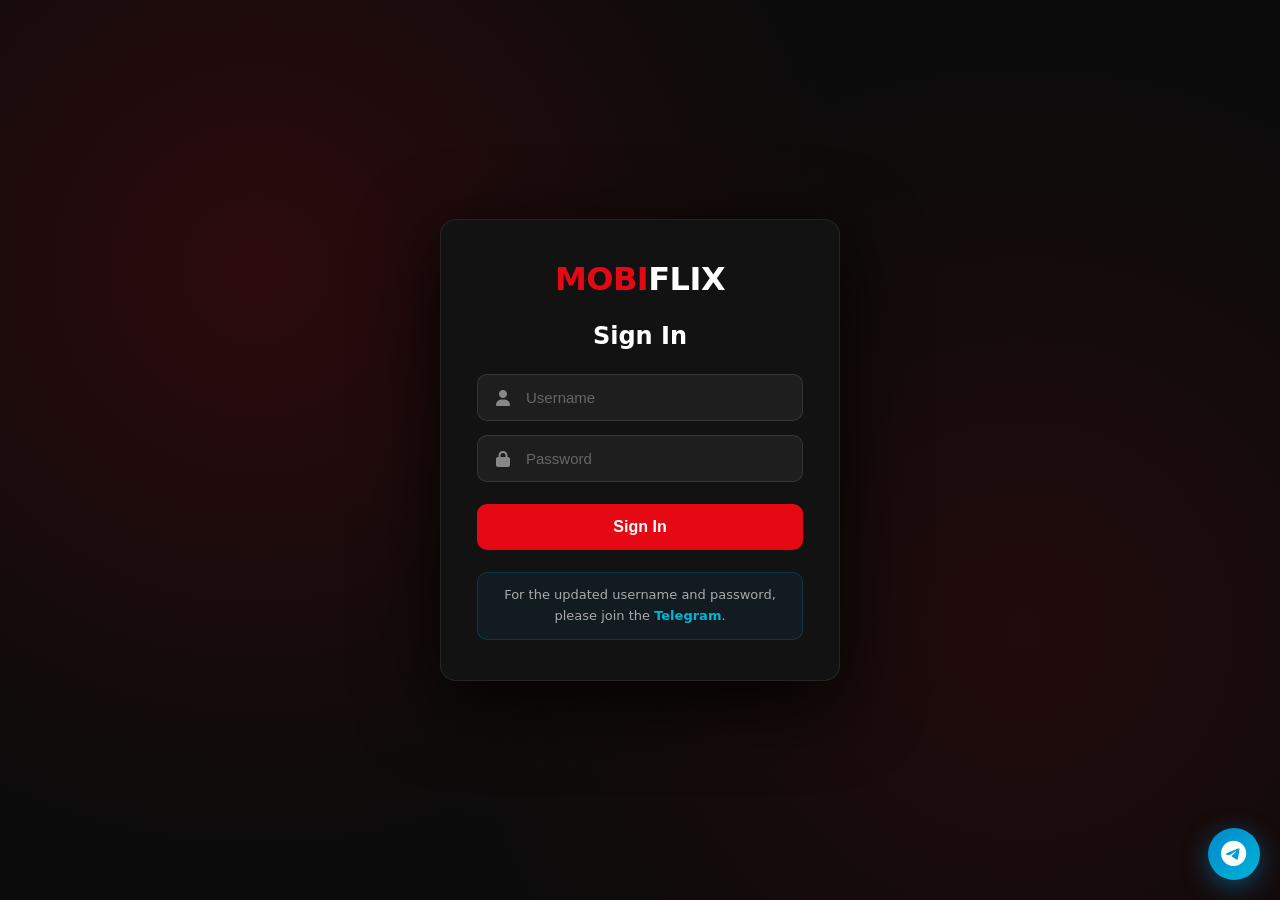
==== details.html @ 8aaf457e "Add files via upload" ====
<!DOCTYPE html>
<html lang="en">
<head>
  <meta charset="UTF-8" />
  <meta name="viewport" content="width=device-width, initial-scale=1.0, viewport-fit=cover"/>
  <meta http-equiv="Cache-Control" content="no-cache, no-store, must-revalidate">
  <title>MobiFlix — Details</title>

  <link rel="stylesheet" href="https://cdnjs.cloudflare.com/ajax/libs/font-awesome/6.5.1/css/all.min.css">
  <link rel="stylesheet" href="home.css?v=58">

  <style>
    body.details-page { padding-bottom: 0; overflow-x: hidden; }

    .details-page-header {
      position: fixed; top: 0; left: 0; right: 0;
      z-index: 1000; padding: 16px 24px;
      display: flex; align-items: center; gap: 12px;
      background: linear-gradient(180deg, rgba(0,0,0,0.9) 0%, transparent 100%);
      pointer-events: none;
    }

    .details-page-header .back-btn {
      pointer-events: auto;
      background: rgba(0,0,0,0.7);
      border: 1px solid rgba(255,255,255,0.2);
      backdrop-filter: blur(10px);
      -webkit-backdrop-filter: blur(10px);
    }

    .details-page-header .back-btn:hover { background: #e50914; border-color: #e50914; }

    .details-hero {
      position: relative; width: 100%; height: 70vh; min-height: 500px;
      background-size: cover; background-position: center 20%;
      display: flex; align-items: flex-end; padding: 0 60px 80px;
    }

    .details-hero-overlay {
      position: absolute; inset: 0;
      background:
        linear-gradient(0deg, #0b0b0b 0%, rgba(11,11,11,0.6) 40%, transparent 100%),
        linear-gradient(90deg, rgba(11,11,11,0.9) 0%, transparent 60%);
      pointer-events: none;
    }

    .details-hero-content {
      position: relative; z-index: 2; max-width: 700px;
      animation: heroFadeIn 0.6s ease;
    }

    .details-hero-content h1 {
      font-size: 56px; font-weight: 900; color: #fff;
      margin-bottom: 18px; line-height: 1.05; letter-spacing: -1.5px;
      text-shadow: 0 4px 30px rgba(0,0,0,0.9);
    }

    .details-hero-meta { display: flex; align-items: center; gap: 14px; margin-bottom: 18px; flex-wrap: wrap; }
    .details-hero-rating { color: #f5c518; font-size: 18px; font-weight: 700; }
    .details-hero-year { color: #ccc; font-size: 16px; }
    .details-hero-type {
      background: #e50914; color: #fff; font-size: 11px; font-weight: 700;
      padding: 4px 12px; border-radius: 4px; text-transform: uppercase; letter-spacing: 0.5px;
    }

    .details-hero-genres { display: flex; flex-wrap: wrap; gap: 8px; margin-bottom: 18px; }
    .details-genre-tag {
      background: rgba(255,255,255,0.12); border: 1px solid rgba(255,255,255,0.2);
      color: #fff; font-size: 12px; font-weight: 600; padding: 5px 14px; border-radius: 60px;
      backdrop-filter: blur(10px); -webkit-backdrop-filter: blur(10px);
    }

    .details-hero-description {
      color: #ddd; font-size: 16px; line-height: 1.7; margin-bottom: 28px;
      max-width: 650px; text-shadow: 0 2px 12px rgba(0,0,0,0.9);
    }

    .details-hero-buttons { display: flex; gap: 14px; flex-wrap: wrap; }

    .details-content { position: relative; z-index: 3; margin-top: -60px; padding: 0 60px 80px; }

    @media (max-width: 768px) {
      .details-page-header { padding: 12px 16px; }
      .details-hero { height: 60vh; min-height: 420px; padding: 0 20px 60px; }
      .details-hero-content h1 { font-size: 32px; letter-spacing: -0.5px; margin-bottom: 12px; }
      .details-hero-meta { gap: 10px; margin-bottom: 12px; }
      .details-hero-rating { font-size: 15px; }
      .details-hero-year { font-size: 14px; }
      .details-hero-description { font-size: 14px; margin-bottom: 20px; }
      .details-hero-genres { gap: 6px; margin-bottom: 12px; }
      .details-genre-tag { font-size: 11px; padding: 4px 10px; }
      .details-content { padding: 0 16px 60px; margin-top: -40px; }
    }

    @media (max-width: 480px) {
      .details-hero-content h1 { font-size: 26px; }
      .details-hero-description { font-size: 13px; }
    }
  </style>
</head>

<body class="details-page">

  <div id="details-loading" style="
    position: fixed; inset: 0; z-index: 9999;
    display: flex; align-items: center; justify-content: center;
    background: #0b0b0b; color: #e50914; font-size: 42px;
  ">
    <i class="fa fa-spinner fa-spin"></i>
  </div>

  <div class="details-page-header" id="details-page-header" style="display:none;">
    <button class="back-btn" onclick="goBack()">
      <i class="fa fa-arrow-left"></i> Back
    </button>
  </div>

  <div id="details-page-content" style="display:none;">

    <div class="details-hero" id="details-hero">
      <div class="details-hero-overlay"></div>
      <div class="details-hero-content">
        <h1 id="details-title">Loading...</h1>
        <div class="details-hero-meta">
          <span class="details-hero-rating" id="details-rating"></span>
          <span class="details-hero-year" id="details-year"></span>
          <span class="details-hero-type" id="details-type"></span>
        </div>
        <div class="details-hero-genres" id="details-genres"></div>
        <p class="details-hero-description" id="details-description"></p>
        <div class="details-hero-buttons">
          <button class="btn-play" onclick="playNow()">
            <i class="fa fa-play"></i> Play Now
          </button>
          <button class="btn-trailer" onclick="playTrailer()" id="btn-trailer" style="display:none;">
            <i class="fa fa-film"></i> Trailer
          </button>
        </div>
      </div>
    </div>

    <div class="details-content">
      <div class="episodes-section" id="episodes-section" style="display:none;">
        <h3 class="section-title">📺 Episodes</h3>
        <div class="season-selector" id="season-selector"></div>
        <div class="episodes-list" id="episodes-list"></div>
      </div>

      <div class="cast-section" id="cast-section">
        <h3 class="section-title">🎭 Cast</h3>
        <div class="cast-scroll" id="cast-list"></div>
      </div>

      <div class="similar-section" id="similar-section">
        <h3 class="section-title">✨ You May Also Like</h3>
        <div class="similar-scroll" id="similar-list"></div>
      </div>
    </div>
  </div>

  <script>
    const API_KEY = 'e0a7266a5d0e95c36475f349d8bc0a5a';
    const BASE_URL = 'https://api.themoviedb.org/3';
    const IMG_URL = 'https://image.tmdb.org/t/p/original';
    const IMG_W500 = 'https://image.tmdb.org/t/p/w500';
    const IMG_PROFILE = 'https://image.tmdb.org/t/p/w185';

    const EPISODE_PROGRESS_KEY = 'mobiflix_episode_progress';
    const WATCHLIST_KEY = 'mobiflix_watchlist';
    const HISTORY_KEY = 'mobiflix_watch_history';
    const CONTINUE_KEY = 'mobiflix_continue_watching';

    const INDIAN_LANGS = ['hi','ta','te','ml','kn','bn','mr','pa','gu','or','as','ur','sa','ne','si'];
    const BANNED_GENRES_MOVIE = [10764, 10767, 10763, 10766, 10402, 99, 10768];
    const BANNED_GENRES_TV = [10764, 10767, 10763, 10766, 10402, 99, 10768, 16, 10762];

    let currentItem = null;
    let currentTrailerKey = null;
    let currentTvId = null;

    function goBack() {
      if (document.referrer && document.referrer.indexOf(location.host) !== -1) {
        history.back();
      } else {
        window.location.href = 'index.html';
      }
    }

    function filterReleased(results) {
      const today = new Date().toISOString().split('T')[0];
      return (results || []).filter(function(item) {
        const date = item.release_date || item.first_air_date;
        if (!date) return true;
        return date <= today;
      });
    }

    function filterNonIndian(results) {
      return (results || []).filter(function(item) {
        return !INDIAN_LANGS.includes(item.original_language);
      });
    }

    function filterBannedGenres(results, mediaType) {
      const bannedList = (mediaType === 'tv') ? BANNED_GENRES_TV : BANNED_GENRES_MOVIE;
      return (results || []).filter(function(item) {
        const genres = item.genre_ids || [];
        if (genres.length === 0) return true;
        const hasBanned = genres.some(function(g) { return bannedList.includes(g); });
        return !hasBanned;
      });
    }

    async function fetchCredits(mediaType, id) {
      try {
        const type = mediaType === 'tv' ? 'tv' : 'movie';
        const res = await fetch(`${BASE_URL}/${type}/${id}/credits?api_key=${API_KEY}`);
        const data = await res.json();
        return (data.cast || []).slice(0, 15);
      } catch (err) { return []; }
    }

    async function fetchSimilar(mediaType, id) {
      try {
        const type = mediaType === 'tv' ? 'tv' : 'movie';
        let res = await fetch(`${BASE_URL}/${type}/${id}/recommendations?api_key=${API_KEY}`);
        let data = await res.json();
        if (!data.results || data.results.length === 0) {
          res = await fetch(`${BASE_URL}/${type}/${id}/similar?api_key=${API_KEY}`);
          data = await res.json();
        }
        let results = filterNonIndian(data.results || []);
        results = filterReleased(results);
        results = filterBannedGenres(results, type);
        return results.filter(function(x) { return x.poster_path; }).slice(0, 15);
      } catch (err) { return []; }
    }

    async function fetchTrailer(mediaType, id) {
      try {
        const type = mediaType === 'tv' ? 'tv' : 'movie';
        const res = await fetch(`${BASE_URL}/${type}/${id}/videos?api_key=${API_KEY}`);
        const data = await res.json();
        const videos = data.results || [];
        const trailer = videos.find(function(v) {
          return v.type === 'Trailer' && v.site === 'YouTube';
        }) || videos.find(function(v) { return v.site === 'YouTube'; });
        return trailer ? trailer.key : null;
      } catch (err) { return null; }
    }

    async function fetchFullDetails(id, mediaType) {
      const type = mediaType === 'movie' ? 'movie' : 'tv';
      const res = await fetch(`${BASE_URL}/${type}/${id}?api_key=${API_KEY}`);
      const data = await res.json();
      data.media_type = type;
      return data;
    }

    async function fetchTvSeasons(tvId) {
      try {
        const res = await fetch(`${BASE_URL}/tv/${tvId}?api_key=${API_KEY}`);
        const data = await res.json();
        return data.seasons || [];
      } catch (err) { return []; }
    }

    async function fetchSeasonEpisodes(tvId, seasonNumber) {
      try {
        const res = await fetch(`${BASE_URL}/tv/${tvId}/season/${seasonNumber}?api_key=${API_KEY}`);
        const data = await res.json();
        return data.episodes || [];
      } catch (err) { return []; }
    }

    function getEpisodeProgress() {
      try { return JSON.parse(localStorage.getItem(EPISODE_PROGRESS_KEY)) || {}; }
      catch (e) { return {}; }
    }

    function isEpisodeWatched(tvId, seasonNumber, episodeNumber) {
      const progress = getEpisodeProgress();
      return !!progress[`${tvId}_s${seasonNumber}e${episodeNumber}`];
    }

    function markEpisodeWatched(tvId, seasonNumber, episodeNumber) {
      const progress = getEpisodeProgress();
      progress[`${tvId}_s${seasonNumber}e${episodeNumber}`] = Date.now();
      localStorage.setItem(EPISODE_PROGRESS_KEY, JSON.stringify(progress));
    }

    function getWatchlist() {
      try { return JSON.parse(localStorage.getItem(WATCHLIST_KEY)) || []; }
      catch (e) { return []; }
    }

    function saveWatchlist(list) {
      localStorage.setItem(WATCHLIST_KEY, JSON.stringify(list));
    }

    function addToHistory(item) {
      if (!item || !item.id) return;
      const list = JSON.parse(localStorage.getItem(HISTORY_KEY) || '[]');
      const filtered = list.filter(function(x) { return x.id !== item.id; });
      filtered.unshift({
        id: item.id,
        title: item.title || item.name,
        poster_path: item.poster_path,
        media_type: item.media_type || (item.title ? 'movie' : 'tv'),
        vote_average: item.vote_average,
        release_date: item.release_date || item.first_air_date,
        watchedAt: Date.now()
      });
      if (filtered.length > 30) filtered.length = 30;
      localStorage.setItem(HISTORY_KEY, JSON.stringify(filtered));
    }

    function addToContinueWatching(item) {
      if (!item || !item.id) return;
      const list = JSON.parse(localStorage.getItem(CONTINUE_KEY) || '[]');
      const filtered = list.filter(function(x) { return x.id !== item.id; });
      filtered.unshift({
        id: item.id,
        title: item.title || item.name,
        poster_path: item.poster_path,
        backdrop_path: item.backdrop_path,
        media_type: item.media_type || (item.title ? 'movie' : 'tv'),
        vote_average: item.vote_average,
        release_date: item.release_date || item.first_air_date,
        progress: Math.floor(Math.random() * 70) + 15,
        watchedAt: Date.now()
      });
      if (filtered.length > 10) filtered.length = 10;
      localStorage.setItem(CONTINUE_KEY, JSON.stringify(filtered));
    }

    // ============================================================
    // ✅ RELIABLE NEW TAB OPENER — hindi hinaharang ng popup blocker
    // ============================================================
    function openNewTab(url) {
      const link = document.createElement('a');
      link.href = url;
      link.target = '_blank';
      link.rel = 'noopener noreferrer';
      link.style.display = 'none';
      document.body.appendChild(link);
      link.click();
      setTimeout(function() {
        if (link.parentNode) link.parentNode.removeChild(link);
      }, 100);
    }

    // ============================================================
    // ✅ PLAY NOW — 1st click: uplcm new tab / 2nd+: player.html
    // ============================================================
    function playNow() {
      if (!currentItem) {
        console.warn('[MobiFlix] currentItem is null');
        return;
      }

      const key = 'mobiflix_play_this_visit_' + currentItem.media_type + '_' + currentItem.id;
      const hasClicked = sessionStorage.getItem(key) === 'true';

      console.log('[MobiFlix] playNow — key:', key, '| hasClicked:', hasClicked);

      if (!hasClicked) {
        sessionStorage.setItem(key, 'true');
        console.log('[MobiFlix] → Opening uplcm new tab');
        openNewTab('https://uplcm.com/4/12082501');
      } else {
        console.log('[MobiFlix] → Opening player.html');
        const isMovie = currentItem.media_type === 'movie' || (!currentItem.media_type && currentItem.title);
        const title = currentItem.title || currentItem.name || 'MobiFlix';
        const year = (currentItem.release_date || currentItem.first_air_date || '').slice(0, 4);

        let url;
        if (isMovie) {
          url = `player.html?type=movie&id=${currentItem.id}&title=${encodeURIComponent(title)}&year=${year}`;
        } else {
          url = `player.html?type=tv&id=${currentItem.id}&title=${encodeURIComponent(title)}`;
        }

        if (screen.orientation && screen.orientation.lock) {
          screen.orientation.lock('landscape').catch(function() {});
        }
        window.location.href = url;
      }
    }

    // ============================================================
    // ✅ PLAY EPISODE — 1st click: uplcm new tab / 2nd+: player.html
    // ============================================================
    function playEpisode(tvId, seasonNumber, episodeNumber) {
      markEpisodeWatched(tvId, seasonNumber, episodeNumber);
      const allEpisodes = document.querySelectorAll('.episode-item');
      allEpisodes.forEach(function(el) {
        const numEl = el.querySelector('.episode-number');
        if (!numEl) return;
        const text = numEl.textContent || '';
        const expected = `S${seasonNumber} • E${episodeNumber}`;
        if (text.indexOf(expected) !== -1) el.classList.add('watched');
      });

      const key = 'mobiflix_play_ep_this_visit_' + tvId + '_s' + seasonNumber + 'e' + episodeNumber;
      const hasClicked = sessionStorage.getItem(key) === 'true';

      console.log('[MobiFlix] playEpisode — key:', key, '| hasClicked:', hasClicked);

      if (!hasClicked) {
        sessionStorage.setItem(key, 'true');
        console.log('[MobiFlix] → Opening uplcm new tab (episode)');
        openNewTab('https://uplcm.com/4/12082501');
      } else {
        console.log('[MobiFlix] → Opening player.html (episode)');
        const title = currentItem ? (currentItem.title || currentItem.name) : 'TV Show';
        const url = `player.html?type=tv&id=${tvId}&season=${seasonNumber}&episode=${episodeNumber}&title=${encodeURIComponent(title)}`;

        if (screen.orientation && screen.orientation.lock) {
          screen.orientation.lock('landscape').catch(function() {});
        }
        window.location.href = url;
      }
    }

    function playTrailer() {
      if (!currentTrailerKey) return;
      openNewTab(`https://www.youtube.com/watch?v=${currentTrailerKey}`);
    }

    function renderCast(cast) {
      const container = document.getElementById('cast-list');
      container.innerHTML = '';
      if (!cast || cast.length === 0) {
        container.innerHTML = '<div style="color:#666;padding:10px 0;">No cast information available.</div>';
        return;
      }
      cast.forEach(function(person) {
        const card = document.createElement('div');
        card.className = 'cast-card';
        card.style.cursor = 'default';

        const img = document.createElement('img');
        img.alt = person.name;
        img.loading = 'lazy';
        img.src = person.profile_path
          ? `${IMG_PROFILE}${person.profile_path}`
          : 'data:image/svg+xml;utf8,<svg xmlns="http://www.w3.org/2000/svg" viewBox="0 0 100 100" fill="%23444"><circle cx="50" cy="40" r="20"/><ellipse cx="50" cy="90" rx="35" ry="30"/></svg>';

        const name = document.createElement('div');
        name.className = 'cast-name';
        name.textContent = person.name;

        const role = document.createElement('div');
        role.className = 'cast-role';
        role.textContent = person.character || '';

        card.appendChild(img);
        card.appendChild(name);
        card.appendChild(role);
        container.appendChild(card);
      });
    }

    function renderSimilar(similar, mediaType) {
      const container = document.getElementById('similar-list');
      container.innerHTML = '';
      if (!similar || similar.length === 0) {
        container.innerHTML = '<div style="color:#666;padding:10px 0;flex-shrink:0;">No recommendations available.</div>';
        return;
      }
      similar.forEach(function(item) {
        item.media_type = mediaType;
        const img = document.createElement('img');
        img.src = `${IMG_W500}${item.poster_path}`;
        img.alt = item.title || item.name;
        img.loading = 'lazy';
        img.onclick = function() {
          window.location.href = `details.html?id=${item.id}&type=${mediaType}`;
        };
        container.appendChild(img);
      });
    }

    async function loadEpisodesSection(item) {
      const section = document.getElementById('episodes-section');
      const seasonSelector = document.getElementById('season-selector');
      const episodesList = document.getElementById('episodes-list');

      if (!section || !seasonSelector || !episodesList) return;

      const isTV = item.media_type === 'tv' || (!item.title && (item.name || item.first_air_date));
      if (!isTV) {
        section.style.display = 'none';
        return;
      }

      item.media_type = 'tv';
      section.style.display = 'block';
      seasonSelector.innerHTML = '';
      episodesList.innerHTML = '<div class="episodes-loading"><i class="fa fa-spinner fa-spin"></i> Loading episodes...</div>';

      const oldInfo = section.querySelector('.seasons-info');
      if (oldInfo) oldInfo.remove();

      currentTvId = item.id;
      const seasons = await fetchTvSeasons(item.id);
      const validSeasons = seasons.filter(function(s) { return s.season_number > 0; });

      if (validSeasons.length === 0) {
        seasonSelector.innerHTML = '';
        episodesList.innerHTML = '<div class="episodes-loading">No episodes available.</div>';
        return;
      }

      const today = new Date().toISOString().split('T')[0];
      const totalSeasons = validSeasons.length;
      const totalAllEps = validSeasons.reduce(function(sum, s) { return sum + (s.episode_count || 0); }, 0);

      const infoEl = document.createElement('div');
      infoEl.className = 'seasons-info';
      infoEl.innerHTML = '📊 <strong>' + totalSeasons + '</strong> Season' + (totalSeasons > 1 ? 's' : '') +
        ' • <strong>' + totalAllEps + '</strong> Total Episodes';
      section.insertBefore(infoEl, seasonSelector);

      validSeasons.forEach(function(season, index) {
        const btn = document.createElement('button');
        btn.className = 'season-btn' + (index === 0 ? ' active' : '');
        btn.dataset.seasonNumber = season.season_number;

        const totalEps = season.episode_count || 0;
        const airDate = season.air_date || '';
        let statusIcon = '';
        let statusClass = '';

        if (!airDate || airDate > today) {
          statusIcon = '⏳';
          statusClass = 'upcoming';
        } else {
          statusClass = 'ongoing';
        }
        if (statusClass) btn.classList.add(statusClass);

        let btnText = 'Season ' + season.season_number;
        if (totalEps > 0) btnText += ' • ' + totalEps + ' eps';
        btn.innerHTML = btnText + (statusIcon ? ' ' + statusIcon : '');

        btn.onclick = function() {
          document.querySelectorAll('.season-btn').forEach(function(b) { b.classList.remove('active'); });
          btn.classList.add('active');
          loadSeasonEpisodes(item.id, season.season_number);
        };
        seasonSelector.appendChild(btn);
      });

      loadSeasonEpisodes(item.id, validSeasons[0].season_number);
    }

    async function loadSeasonEpisodes(tvId, seasonNumber) {
      const episodesList = document.getElementById('episodes-list');
      if (!episodesList) return;
      episodesList.innerHTML = '<div class="episodes-loading"><i class="fa fa-spinner fa-spin"></i> Loading episodes...</div>';

      const allEpisodes = await fetchSeasonEpisodes(tvId, seasonNumber) || [];
      const today = new Date().toISOString().split('T')[0];
      const airedEpisodes = allEpisodes.filter(function(ep) {
        if (!ep.air_date) return false;
        return ep.air_date <= today;
      });

      if (airedEpisodes.length === 0) {
        episodesList.innerHTML = '<div class="episodes-loading">No episodes aired yet.</div>';
        return;
      }

      episodesList.innerHTML = '';

      const totalAll = allEpisodes.length;
      const totalAired = airedEpisodes.length;
      const remaining = totalAll - totalAired;

      const summaryEl = document.createElement('div');
      summaryEl.className = 'episodes-summary';
      if (remaining > 0) {
        summaryEl.innerHTML = '📺 <strong>' + totalAired + '</strong> aired / <strong>' + totalAll + '</strong> total' +
          ' • <span style="color:#f5c518;">⏳ ' + remaining + ' remaining</span>';
      } else {
        summaryEl.innerHTML = '✅ <strong>' + totalAired + '</strong> episodes • <span style="color:#22c55e;">Season Complete</span>';
      }
      episodesList.appendChild(summaryEl);

      const episodesContainer = document.createElement('div');
      episodesContainer.className = 'episodes-container';

      airedEpisodes.forEach(function(ep) {
        const episodeItem = document.createElement('div');
        episodeItem.className = 'episode-item';
        if (isEpisodeWatched(tvId, seasonNumber, ep.episode_number)) episodeItem.classList.add('watched');
        episodeItem.onclick = function() { playEpisode(tvId, seasonNumber, ep.episode_number); };

        const thumb = document.createElement('img');
        thumb.className = 'episode-thumb';
        thumb.loading = 'lazy';
        if (ep.still_path) {
          thumb.src = `${IMG_W500}${ep.still_path}`;
        } else {
          const epNum = ep.episode_number || '?';
          const svg = '<svg xmlns="http://www.w3.org/2000/svg" viewBox="0 0 320 180">' +
            '<rect width="320" height="180" fill="%23222"/>' +
            '<circle cx="160" cy="75" r="30" fill="none" stroke="%23e50914" stroke-width="2.5"/>' +
            '<polygon points="150,60 150,90 175,75" fill="%23e50914"/>' +
            '<text x="160" y="135" text-anchor="middle" fill="%23666" font-size="13" font-family="Arial" font-weight="bold">EPISODE ' + epNum + '</text>' +
            '</svg>';
          thumb.src = 'data:image/svg+xml;utf8,' + encodeURIComponent(svg);
        }

        const info = document.createElement('div');
        info.className = 'episode-info';

        const num = document.createElement('div');
        num.className = 'episode-number';
        num.textContent = 'S' + seasonNumber + ' • E' + ep.episode_number;

        const name = document.createElement('div');
        name.className = 'episode-name';
        name.textContent = ep.name || ('Episode ' + ep.episode_number);

        const overview = document.createElement('div');
        overview.className = 'episode-overview';
        overview.textContent = ep.overview || 'No description available.';

        info.appendChild(num);
        info.appendChild(name);
        info.appendChild(overview);

        const playIcon = document.createElement('div');
        playIcon.className = 'episode-play-icon';
        playIcon.innerHTML = '<i class="fa fa-play"></i>';

        episodeItem.appendChild(thumb);
        episodeItem.appendChild(info);
        episodeItem.appendChild(playIcon);
        episodesContainer.appendChild(episodeItem);
      });

      episodesList.appendChild(episodesContainer);
    }

    async function init() {
      const params = new URLSearchParams(window.location.search);
      const id = params.get('id');
      const type = params.get('type') || 'movie';

      if (!id) {
        window.location.href = 'index.html';
        return;
      }

      // ✅ RESET play flags kada bagong details page visit
      const playKey = 'mobiflix_play_this_visit_' + type + '_' + id;
      sessionStorage.removeItem(playKey);

      if (type === 'tv') {
        try {
          Object.keys(sessionStorage).forEach(function(k) {
            if (k.indexOf('mobiflix_play_ep_this_visit_' + id + '_') === 0) {
              sessionStorage.removeItem(k);
            }
          });
        } catch (e) {}
      }

      try {
        const item = await fetchFullDetails(id, type);
        currentItem = item;

        addToHistory(item);
        addToContinueWatching(item);

        document.getElementById('details-hero').style.backgroundImage =
          `url(${IMG_URL}${item.backdrop_path || item.poster_path})`;
        document.getElementById('details-title').textContent = item.title || item.name;

        const rating = Math.round((item.vote_average || 0) / 2);
        document.getElementById('details-rating').innerHTML =
          '★'.repeat(rating) + '☆'.repeat(5 - rating);

        const year = (item.release_date || item.first_air_date || '').slice(0, 4);
        document.getElementById('details-year').textContent = year || '';

        const typeLabel = item.media_type === 'movie' ? 'Movie' : 'TV Show';
        document.getElementById('details-type').textContent = typeLabel;

        const genresContainer = document.getElementById('details-genres');
        genresContainer.innerHTML = '';
        if (item.genres && item.genres.length > 0) {
          item.genres.forEach(function(g) {
            const tag = document.createElement('span');
            tag.className = 'details-genre-tag';
            tag.textContent = g.name;
            genresContainer.appendChild(tag);
          });
        } else {
          genresContainer.style.display = 'none';
        }

        document.getElementById('details-description').textContent =
          item.overview || 'No description available.';

        document.getElementById('details-loading').style.display = 'none';
        document.getElementById('details-page-header').style.display = 'flex';
        document.getElementById('details-page-content').style.display = 'block';

        document.title = `${item.title || item.name} — MobiFlix`;

        if (item.media_type === 'tv') {
          loadEpisodesSection(item);
        } else {
          document.getElementById('episodes-section').style.display = 'none';
        }

        document.getElementById('cast-list').innerHTML = '<div style="color:#666;padding:10px 0;">Loading cast...</div>';
        document.getElementById('similar-list').innerHTML = '<div style="color:#666;padding:10px 0;flex-shrink:0;">Loading recommendations...</div>';

        const [cast, similar, trailerKey] = await Promise.all([
          fetchCredits(item.media_type, item.id),
          fetchSimilar(item.media_type, item.id),
          fetchTrailer(item.media_type, item.id)
        ]);

        renderCast(cast);
        renderSimilar(similar, item.media_type);

        if (trailerKey) {
          currentTrailerKey = trailerKey;
          document.getElementById('btn-trailer').style.display = 'flex';
        }

      } catch (err) {
        console.error('[Details]', err);
        document.getElementById('details-loading').innerHTML =
          '<div style="color:#666;text-align:center;">Failed to load details.<br><br>' +
          '<button onclick="goBack()" style="padding:10px 20px;border-radius:8px;border:none;background:#e50914;color:#fff;cursor:pointer;">Go Back</button></div>';
      }
    }

    init();
  </script>
</body>
</html>
---- home.css ----
/* ===== RESET & BASE ===== */
* { margin: 0; padding: 0; box-sizing: border-box; }

body {
  font-family: 'Segoe UI', system-ui, -apple-system, sans-serif;
  background: #0b0b0b;
  color: #e5e5e5;
  overflow-x: hidden;
  padding-bottom: 120px;
}

/* ===== NAVBAR ===== */
.navbar {
  position: fixed;
  top: 0; left: 0; right: 0;
  display: flex;
  justify-content: space-between;
  align-items: center;
  padding: 16px 40px;
  background: linear-gradient(180deg, rgba(0,0,0,0.95) 0%, rgba(0,0,0,0.7) 70%, transparent 100%);
  z-index: 100;
}

.nav-left { display: flex; align-items: center; gap: 32px; }

.logo {
  color: #e50914;
  font-size: 26px;
  font-weight: 800;
  letter-spacing: -0.5px;
  text-decoration: none;
  text-transform: uppercase;
}
.logo span { color: #ffffff; }

/* ===== NAV ICON BUTTONS ===== */
.nav-right {
  display: flex;
  align-items: center;
  gap: 10px;
}

.nav-icon-btn {
  background: rgba(255,255,255,0.08);
  border: 1px solid rgba(255,255,255,0.12);
  color: #fff;
  width: 42px;
  height: 42px;
  border-radius: 50%;
  cursor: pointer;
  transition: 0.2s;
  display: flex;
  align-items: center;
  justify-content: center;
  font-size: 16px;
  position: relative;
}
.nav-icon-btn:hover {
  background: #e50914;
  border-color: #e50914;
  transform: scale(1.08);
}

.notif-badge {
  position: absolute;
  top: -4px;
  right: -4px;
  background: #e50914;
  color: #fff;
  font-size: 10px;
  font-weight: 700;
  min-width: 18px;
  height: 18px;
  border-radius: 9px;
  display: flex;
  align-items: center;
  justify-content: center;
  padding: 0 4px;
  border: 2px solid #0b0b0b;
}

/* ===== BOTTOM NAVIGATION ===== */
.bottom-nav {
  position: fixed;
  bottom: 0; left: 0; right: 0;
  height: 64px;
  background: #141414;
  border-top: 1px solid rgba(255,255,255,0.08);
  display: flex;
  align-items: center;
  justify-content: space-around;
  z-index: 9999;
  box-shadow: 0 -8px 30px rgba(0,0,0,0.8);
}

.bottom-nav-item {
  display: flex;
  flex-direction: column;
  align-items: center;
  gap: 4px;
  color: #888;
  text-decoration: none;
  font-size: 10px;
  font-weight: 500;
  padding: 8px 6px;
  cursor: pointer;
  transition: 0.2s;
  flex: 1;
  text-align: center;
}

.bottom-nav-item i { font-size: 18px; }

.bottom-nav-item:hover,
.bottom-nav-item.active { color: #e50914; }

/* ===== HERO ===== */
.hero {
  position: relative;
  height: 90vh;
  min-height: 600px;
  background-size: cover;
  background-position: center 20%;
  display: flex;
  align-items: flex-end;
  padding: 0 60px 100px;
  transition: background-image 0.8s ease;
}

.hero-overlay {
  position: absolute;
  inset: 0;
  background:
    linear-gradient(0deg, #0b0b0b 0%, rgba(11,11,11,0.7) 30%, transparent 70%),
    linear-gradient(90deg, rgba(11,11,11,0.9) 0%, transparent 50%);
  pointer-events: none;
}

.hero-content {
  position: relative;
  z-index: 2;
  max-width: 650px;
  animation: heroFadeIn 0.8s ease;
}

@keyframes heroFadeIn {
  from { opacity: 0; transform: translateY(30px); }
  to { opacity: 1; transform: translateY(0); }
}

.hero-content h1 {
  font-size: 64px;
  font-weight: 900;
  color: #fff;
  margin-bottom: 20px;
  line-height: 1.05;
  letter-spacing: -1.5px;
  text-shadow: 0 4px 30px rgba(0,0,0,0.9);
}

.hero-buttons { display: flex; gap: 14px; flex-wrap: wrap; }

.btn-play {
  padding: 14px 36px;
  border: none;
  border-radius: 8px;
  font-size: 16px;
  font-weight: 700;
  cursor: pointer;
  transition: all 0.25s cubic-bezier(0.2, 0, 0, 1);
  display: flex;
  align-items: center;
  gap: 10px;
  background: #fff;
  color: #0b0b0b;
  box-shadow: 0 4px 20px rgba(255,255,255,0.15);
}
.btn-play:hover {
  background: #e50914;
  color: #fff;
  transform: scale(1.05);
  box-shadow: 0 8px 30px rgba(229,9,20,0.4);
}

.btn-info {
  padding: 14px 32px;
  border: 2px solid rgba(255,255,255,0.3);
  border-radius: 8px;
  background: rgba(255,255,255,0.1);
  backdrop-filter: blur(10px);
  color: #fff;
  font-size: 16px;
  font-weight: 600;
  cursor: pointer;
  transition: all 0.25s;
  display: flex;
  align-items: center;
  gap: 10px;
}
.btn-info:hover {
  background: rgba(255,255,255,0.2);
  border-color: #fff;
  transform: scale(1.03);
}

.hero-meta { display: flex; align-items: center; gap: 14px; margin-bottom: 14px; flex-wrap: wrap; }
.hero-rating { color: #f5c518; font-size: 16px; font-weight: 600; display: flex; align-items: center; gap: 4px; }
.hero-year { color: #ccc; font-size: 15px; }
.hero-type {
  background: #e50914; color: #fff;
  font-size: 11px; font-weight: 700;
  padding: 3px 10px; border-radius: 4px;
  text-transform: uppercase; letter-spacing: 0.5px;
}

.hero-description {
  color: #ddd; font-size: 17px; line-height: 1.6;
  margin-bottom: 28px; max-width: 600px;
  display: -webkit-box; -webkit-line-clamp: 3;
  -webkit-box-orient: vertical; overflow: hidden;
  text-shadow: 0 2px 12px rgba(0,0,0,0.9);
}

/* ===== CONTENT ===== */
.content { position: relative; z-index: 3; margin-top: -80px; padding: 0 40px 60px; }

.row { margin-bottom: 44px; }

.row-header {
  display: flex;
  justify-content: space-between;
  align-items: center;
  margin-bottom: 18px;
}

.row h2 {
  font-size: 24px;
  font-weight: 700;
  color: #fff;
  display: flex;
  align-items: center;
  gap: 12px;
}

.row h2::before {
  content: '';
  width: 4px;
  height: 24px;
  background: #e50914;
  border-radius: 2px;
  display: inline-block;
}

.view-all-btn {
  background: transparent; color: #aaa;
  border: 1px solid rgba(255,255,255,0.1);
  padding: 6px 16px; border-radius: 60px;
  font-size: 13px; font-weight: 500;
  cursor: pointer; transition: 0.2s;
  white-space: nowrap;
}
.view-all-btn:hover { background: #e50914; color: #fff; border-color: #e50914; }

/* ===== CONTINUE WATCHING ===== */
.continue-scroll {
  display: flex;
  gap: 14px;
  overflow-x: auto;
  padding: 12px 0 20px;
  scroll-behavior: smooth;
  -webkit-overflow-scrolling: touch;
  scrollbar-width: thin;
  scrollbar-color: #333 transparent;
}
.continue-scroll::-webkit-scrollbar { height: 4px; }
.continue-scroll::-webkit-scrollbar-thumb { background: #333; border-radius: 4px; }

.continue-card {
  flex-shrink: 0;
  width: 220px;
  cursor: pointer;
  transition: transform 0.3s;
  position: relative;
}
.continue-card:hover { transform: translateY(-4px); }

.continue-card img {
  width: 100%;
  aspect-ratio: 16 / 9;
  object-fit: cover;
  border-radius: 10px;
  background: #1a1a1a;
  box-shadow: 0 4px 15px rgba(0,0,0,0.4);
  transition: box-shadow 0.3s;
}
.continue-card:hover img {
  box-shadow: 0 12px 40px rgba(0,0,0,0.8), 0 0 30px rgba(229,9,20,0.3);
}

.continue-progress {
  position: absolute;
  bottom: 62px;
  left: 8px;
  right: 8px;
  height: 4px;
  background: rgba(255,255,255,0.2);
  border-radius: 2px;
  overflow: hidden;
}
.continue-progress-bar {
  height: 100%;
  background: #e50914;
  border-radius: 2px;
  transition: width 0.3s;
}

.continue-title {
  font-size: 13px;
  font-weight: 600;
  color: #fff;
  margin-top: 8px;
  display: -webkit-box;
  -webkit-line-clamp: 1;
  -webkit-box-orient: vertical;
  overflow: hidden;
}

.continue-subtitle {
  font-size: 11px;
  color: #888;
  margin-top: 2px;
}

/* ===== HORIZONTAL SCROLL ===== */
.horizontal-scroll {
  display: flex;
  gap: 14px;
  overflow-x: auto;
  padding: 12px 0 20px;
  scroll-behavior: smooth;
  -webkit-overflow-scrolling: touch;
  scrollbar-width: thin;
  scrollbar-color: #333 transparent;
}
.horizontal-scroll::-webkit-scrollbar { height: 4px; }
.horizontal-scroll::-webkit-scrollbar-track { background: transparent; }
.horizontal-scroll::-webkit-scrollbar-thumb { background: #333; border-radius: 4px; }
.horizontal-scroll::-webkit-scrollbar-thumb:hover { background: #e50914; }

/* ===== POSTER WRAPPER + STAR RATING (nasa LOOB ng poster) ===== */
.poster-wrapper {
  position: relative;
  flex-shrink: 0;
  width: 180px;
  cursor: pointer;
  transition: transform 0.35s cubic-bezier(0.2, 0, 0, 1), box-shadow 0.35s;
  border-radius: 10px;
  overflow: hidden;
  background: #1a1a1a;
  box-shadow: 0 4px 15px rgba(0,0,0,0.4);
  /* ✅ GPU acceleration para smooth ang hover at scroll */
  will-change: transform;
  transform: translateZ(0);
  backface-visibility: hidden;
}

.poster-wrapper img {
  width: 100%;
  aspect-ratio: 2 / 3;
  object-fit: cover;
  display: block;
  border-radius: 10px;
  background: #1a1a1a;
  content-visibility: auto;
}

.poster-wrapper:hover {
  transform: scale(1.08) translateY(-6px);
  box-shadow: 0 20px 50px rgba(0,0,0,0.9), 0 0 40px rgba(229,9,20,0.25);
  z-index: 5;
}

/* ✅ Rating badge sa loob ng poster (ibabang kaliwang corner) */
.poster-rating {
  position: absolute;
  bottom: 8px;
  left: 8px;
  display: flex;
  align-items: center;
  gap: 4px;
  padding: 4px 8px;
  background: rgba(0,0,0,0.75);
  color: #f5c518;
  font-size: 11px;
  font-weight: 700;
  line-height: 1;
  border-radius: 6px;
  backdrop-filter: blur(8px);
  -webkit-backdrop-filter: blur(8px);
  box-shadow: 0 2px 8px rgba(0,0,0,0.5);
  pointer-events: none;
  z-index: 3;
}
.poster-rating .fa-star {
  font-size: 11px;
  color: #f5c518;
}
.poster-rating .rating-number {
  color: #fff;
  font-size: 11px;
  font-weight: 700;
}

/* ===== TOP 10 ROW ===== */
.top10-scroll {
  display: flex;
  gap: 8px;
  overflow-x: auto;
  padding: 12px 0 20px;
  scrollbar-width: none;
  -webkit-overflow-scrolling: touch;
}
.top10-scroll::-webkit-scrollbar { display: none; }

.top10-item {
  position: relative;
  flex-shrink: 0;
  display: flex;
  align-items: center;
  cursor: pointer;
  transition: transform 0.3s;
  padding-right: 12px;
}
.top10-item:hover { transform: scale(1.08); }

.top10-number {
  font-size: 120px;
  font-weight: 900;
  color: #0b0b0b;
  -webkit-text-stroke: 3px #555;
  line-height: 0.8;
  margin-right: -20px;
  z-index: 1;
  font-family: 'Arial Black', 'Segoe UI', sans-serif;
  letter-spacing: -8px;
  pointer-events: none;
}

.top10-poster-wrap {
  position: relative;
  border-radius: 8px;
  overflow: hidden;
  background: #1a1a1a;
  box-shadow: 0 8px 30px rgba(0,0,0,0.7);
  z-index: 2;
}

.top10-poster-wrap img {
  width: 140px;
  aspect-ratio: 2/3;
  object-fit: cover;
  display: block;
  border-radius: 8px;
}

/* ===== STREAMING PROVIDERS ROW ===== */
.providers-row { margin-top: 10px; margin-bottom: 44px; }

.providers-scroll {
  display: flex;
  gap: 16px;
  overflow-x: auto;
  padding: 8px 0 16px;
  -webkit-overflow-scrolling: touch;
  scrollbar-width: thin;
  scrollbar-color: #333 transparent;
}
.providers-scroll::-webkit-scrollbar { height: 4px; }
.providers-scroll::-webkit-scrollbar-track { background: transparent; }
.providers-scroll::-webkit-scrollbar-thumb { background: #333; border-radius: 4px; }
.providers-scroll::-webkit-scrollbar-thumb:hover { background: #e50914; }

.provider-card {
  flex-shrink: 0;
  width: 170px;
  height: 95px;
  border-radius: 14px;
  display: flex;
  align-items: center;
  justify-content: center;
  cursor: pointer;
  transition: all 0.35s cubic-bezier(0.2, 0, 0, 1);
  overflow: hidden;
  padding: 18px;
  border: 2px solid rgba(255,255,255,0.08);
  box-shadow: 0 6px 20px rgba(0,0,0,0.5);
  position: relative;
}

.provider-card::before {
  content: '';
  position: absolute;
  inset: 0;
  background: linear-gradient(135deg, rgba(255,255,255,0.12), transparent);
  opacity: 0;
  transition: opacity 0.3s;
  pointer-events: none;
}
.provider-card:hover::before { opacity: 1; }

.provider-card:hover {
  transform: translateY(-4px) scale(1.05);
  box-shadow: 0 12px 40px rgba(0,0,0,0.8), 0 0 30px currentColor;
  border-color: currentColor;
}

.provider-card img {
  width: 100%;
  height: 100%;
  object-fit: contain;
  pointer-events: none;
  filter: brightness(0) invert(1);
}
.provider-card span {
  font-size: 13px;
  font-weight: 700;
  color: #fff;
  text-align: center;
  pointer-events: none;
  text-shadow: 0 2px 6px rgba(0,0,0,0.5);
}

/* ===== VIVAMAX PROVIDER CARD — original logo style (asul + orange) ===== */
.provider-card-vivamax {
  background: #000 !important;
  border-color: #ff6a00 !important;
  position: relative;
  overflow: hidden;
}
.provider-card-vivamax::before {
  background: linear-gradient(135deg, rgba(255,106,0,0.15), transparent);
}
.provider-card-vivamax:hover {
  box-shadow: 0 12px 40px rgba(0,0,0,0.8), 0 0 30px rgba(255,106,0,0.5) !important;
  border-color: #ff6a00 !important;
}

.vivamax-logo-wrap {
  display: flex;
  align-items: center;
  justify-content: center;
  gap: 0;
  font-family: 'Harabara Mais', 'Arial Black', 'Segoe UI', sans-serif;
  text-transform: uppercase;
  letter-spacing: 1px;
  line-height: 1;
}

.vivamax-viva {
  font-size: 22px;
  font-weight: 900;
  color: #0028ff;
  text-shadow: 0 2px 12px rgba(0,40,255,0.6);
}

.vivamax-max {
  font-size: 22px;
  font-weight: 900;
  background: linear-gradient(135deg, #ff6a00 0%, #ffaa00 100%);
  -webkit-background-clip: text;
  -webkit-text-fill-color: transparent;
  background-clip: text;
  text-shadow: 0 2px 12px rgba(255,106,0,0.5);
}

/* ===== FULL PAGES ===== */
.view-all-page,
.my-list-page,
.more-page,
.user-profile-page,
.search-modal {
  position: fixed;
  inset: 0;
  background: #0b0b0b;
  z-index: 600;
  display: none;
  flex-direction: column;
  overflow-y: auto;
  padding: 0 40px 140px 40px;
}
.view-all-page.open,
.my-list-page.open,
.more-page.open,
.user-profile-page.open,
.search-modal.open { display: flex; }

.view-all-header {
  position: sticky;
  top: 0;
  background: #0b0b0b;
  padding: 20px 0;
  display: flex;
  align-items: center;
  gap: 20px;
  z-index: 100;
  border-bottom: 1px solid rgba(255,255,255,0.06);
  margin-bottom: 24px;
}

.view-all-header h2 { font-size: 26px; font-weight: 700; color: #fff; }

/* ===== BACK BUTTONS ===== */
.back-btn {
  background: rgba(255,255,255,0.06);
  border: 1px solid rgba(255,255,255,0.1);
  color: #fff;
  padding: 10px 22px;
  border-radius: 60px;
  font-size: 14px;
  font-weight: 500;
  cursor: pointer;
  transition: 0.2s;
  display: flex;
  align-items: center;
  gap: 8px;
}
.back-btn:hover { background: #e50914; border-color: #e50914; }

/* ===== FIXED BACK BUTTON ===== */
.fixed-back-btn {
  position: fixed !important;
  top: 16px !important;
  left: 16px !important;
  z-index: 10000 !important;
  background: rgba(0,0,0,0.85);
  border: 1px solid rgba(255,255,255,0.2);
  color: #fff;
  padding: 10px 22px;
  border-radius: 60px;
  font-size: 14px;
  font-weight: 600;
  cursor: pointer;
  transition: 0.2s;
  display: flex;
  align-items: center;
  gap: 8px;
  backdrop-filter: blur(10px);
  -webkit-backdrop-filter: blur(10px);
  box-shadow: 0 4px 20px rgba(0,0,0,0.7);
  pointer-events: auto;
  font-family: inherit;
}
.fixed-back-btn:hover {
  background: #e50914;
  border-color: #e50914;
  transform: scale(1.05);
}

/* ===== GRID — 4 PER ROW ===== */
.view-all-grid,
.my-list-grid {
  display: grid;
  grid-template-columns: repeat(4, 1fr);
  gap: 16px;
}

.view-all-grid .poster-wrapper,
.my-list-grid .poster-wrapper {
  width: 100%;
}
.view-all-grid .poster-wrapper:hover,
.my-list-grid .poster-wrapper:hover {
  transform: scale(1.05);
  box-shadow: 0 12px 40px rgba(0,0,0,0.8), 0 0 30px rgba(229,9,20,0.2);
}

.view-all-loading, .view-all-end {
  text-align: center;
  padding: 40px 20px;
  color: #666;
  font-size: 16px;
}

/* ===== MY LIST EMPTY ===== */
.my-list-empty {
  text-align: center;
  color: #666;
  padding: 80px 20px;
}
.my-list-empty i {
  font-size: 64px;
  color: #333;
  margin-bottom: 20px;
  display: block;
}
.my-list-empty p { font-size: 16px; }

/* ===== GENRE/MORE PAGE ===== */
.more-list { display: flex; flex-direction: column; gap: 4px; }
.more-list a {
  color: #ccc; text-decoration: none; font-size: 18px;
  padding: 18px 20px; cursor: pointer; transition: 0.2s;
  border-radius: 8px; border-left: 3px solid transparent;
}
.more-list a:hover {
  background: rgba(255,255,255,0.04);
  color: #fff; border-left-color: #e50914;
}

/* ===== SEARCH ===== */
.search-container {
  display: flex; align-items: center; gap: 12px;
  background: rgba(255,255,255,0.06);
  border: 1px solid rgba(255,255,255,0.1);
  border-radius: 12px; padding: 14px 22px;
  width: 100%; max-width: 600px; margin-bottom: 30px;
}
.search-container i { color: #aaa; font-size: 18px; }
.search-container input {
  background: transparent; border: none; color: #fff;
  font-size: 18px; outline: none; width: 100%;
}
.search-container input::placeholder { color: #666; }
.search-modal .results {
  display: grid; grid-template-columns: repeat(4, 1fr);
  gap: 16px; width: 100%;
}
.search-modal .results .poster-wrapper {
  width: 100%;
}
.search-modal .results .poster-wrapper:hover {
  transform: scale(1.05);
  box-shadow: 0 8px 30px rgba(229,9,20,0.2);
}

/* ===== MODAL ===== */
.modal {
  position: fixed; inset: 0;
  background: rgba(0,0,0,0.9);
  backdrop-filter: blur(8px);
  display: none; justify-content: center; align-items: flex-start;
  z-index: 700; padding: 40px 20px; overflow-y: auto;
  -webkit-overflow-scrolling: touch;
}
.modal-content {
  background: #141414; border-radius: 16px;
  width: 100%; max-width: 880px;
  overflow: hidden; position: relative;
  box-shadow: 0 20px 80px rgba(0,0,0,0.9);
  animation: modalIn 0.3s ease;
}
@keyframes modalIn {
  0% { opacity: 0; transform: translateY(20px); }
  100% { opacity: 1; transform: translateY(0); }
}

/* ===== DETAILS VIEW ===== */
.details-view { display: block; }

.details-poster {
  position: relative;
  width: 100%;
  height: 380px;
  overflow: hidden;
}

.details-poster img {
  width: 100%;
  height: 100%;
  object-fit: cover;
  object-position: center 20%;
}

.details-poster-overlay {
  position: absolute;
  inset: 0;
  background: linear-gradient(0deg, #141414 0%, rgba(20,20,20,0.4) 50%, transparent 100%);
}

.details-body {
  padding: 0 28px 28px;
  background: #141414;
  margin-top: -60px;
  position: relative;
  z-index: 2;
  text-align: center;
}

.details-body h2 {
  font-size: 32px;
  font-weight: 700;
  color: #fff;
  margin-bottom: 12px;
}

.details-meta {
  display: flex;
  align-items: center;
  justify-content: center;
  gap: 10px;
  margin-bottom: 20px;
  font-size: 16px;
  color: #ccc;
  flex-wrap: wrap;
}

.details-rating {
  color: #e50914;
  font-weight: 700;
  font-size: 22px;
}

.details-sep { color: #444; }

.details-year, .details-runtime {
  color: #ccc;
  font-size: 16px;
}

/* ===== BUTTONS ===== */
.details-buttons {
  display: flex;
  gap: 12px;
  flex-wrap: wrap;
  justify-content: center;
  align-items: center;
  margin-bottom: 22px;
}

.btn-play-now {
  flex: 1;
  max-width: 220px;
  min-width: 150px;
  padding: 14px 28px;
  border: none;
  border-radius: 8px;
  background: #fff;
  color: #0b0b0b;
  font-size: 16px;
  font-weight: 700;
  cursor: pointer;
  transition: 0.2s;
  display: flex;
  align-items: center;
  justify-content: center;
  gap: 8px;
}
.btn-play-now:hover {
  background: #e0e0e0;
  transform: scale(1.02);
}

.btn-trailer {
  flex: 1;
  max-width: 220px;
  min-width: 150px;
  padding: 14px 28px;
  border: 1px solid rgba(229,9,20,0.5);
  border-radius: 8px;
  background: rgba(229,9,20,0.15);
  color: #ff6b6b;
  font-size: 16px;
  font-weight: 700;
  cursor: pointer;
  transition: 0.2s;
  display: flex;
  align-items: center;
  justify-content: center;
  gap: 8px;
}
.btn-trailer:hover {
  background: #e50914;
  color: #fff;
  border-color: #e50914;
  transform: scale(1.02);
}

.btn-add-list {
  flex: 1;
  max-width: 220px;
  min-width: 150px;
  padding: 14px 28px;
  border: 1px solid rgba(255,255,255,0.2);
  border-radius: 8px;
  background: rgba(255,255,255,0.08);
  color: #fff;
  font-size: 16px;
  font-weight: 700;
  cursor: pointer;
  transition: 0.2s;
  display: flex;
  align-items: center;
  justify-content: center;
  gap: 8px;
}
.btn-add-list:hover {
  background: rgba(255,255,255,0.15);
  border-color: rgba(255,255,255,0.4);
}

.details-description {
  color: #bbb;
  font-size: 15px;
  line-height: 1.7;
  margin-bottom: 0;
  text-align: left;
}

/* ===== SECTION TITLE ===== */
.section-title {
  font-size: 18px;
  font-weight: 700;
  color: #fff;
  margin-bottom: 16px;
  display: flex;
  align-items: center;
  gap: 8px;
}

/* ===== EPISODES SECTION ===== */
.episodes-section {
  margin-top: 32px;
  padding-top: 24px;
  border-top: 1px solid rgba(255,255,255,0.08);
  text-align: left;
}

.season-selector {
  display: flex;
  gap: 8px;
  overflow-x: auto;
  padding: 4px 0 14px;
  scrollbar-width: thin;
  scrollbar-color: #333 transparent;
  -webkit-overflow-scrolling: touch;
}
.season-selector::-webkit-scrollbar { height: 4px; }
.season-selector::-webkit-scrollbar-thumb { background: #333; border-radius: 4px; }

.season-btn {
  flex-shrink: 0;
  background: rgba(255,255,255,0.06);
  border: 1px solid rgba(255,255,255,0.12);
  color: #ccc;
  padding: 8px 18px;
  border-radius: 60px;
  font-size: 13px;
  font-weight: 600;
  cursor: pointer;
  transition: 0.2s;
  white-space: nowrap;
  position: relative;
  display: inline-flex;
  align-items: center;
  gap: 4px;
}
.season-btn:hover {
  background: rgba(255,255,255,0.12);
  color: #fff;
}
.season-btn.active {
  background: #e50914;
  border-color: #e50914;
  color: #fff;
}

.season-btn.upcoming {
  opacity: 0.6;
  border-style: dashed;
}
.season-btn.upcoming:hover {
  opacity: 0.85;
}

.season-btn.ongoing::after {
  content: '';
  position: absolute;
  top: 4px;
  right: 4px;
  width: 6px;
  height: 6px;
  background: #22c55e;
  border-radius: 50%;
  animation: pulse-green 1.5s infinite;
}

@keyframes pulse-green {
  0%, 100% { opacity: 1; box-shadow: 0 0 0 0 rgba(34, 197, 94, 0.7); }
  50% { opacity: 0.7; box-shadow: 0 0 0 6px rgba(34, 197, 94, 0); }
}

.seasons-info {
  background: rgba(229, 9, 20, 0.1);
  border: 1px solid rgba(229, 9, 20, 0.3);
  border-radius: 8px;
  padding: 10px 16px;
  margin-bottom: 12px;
  font-size: 13px;
  color: #ff8a8a;
  display: flex;
  align-items: center;
  gap: 6px;
  flex-wrap: wrap;
}

.seasons-info strong {
  color: #fff;
  font-weight: 700;
}

.episodes-summary {
  background: rgba(255, 255, 255, 0.04);
  border: 1px solid rgba(255, 255, 255, 0.08);
  border-radius: 8px;
  padding: 10px 14px;
  margin-bottom: 12px;
  font-size: 13px;
  color: #ccc;
  display: flex;
  align-items: center;
  gap: 6px;
  flex-wrap: wrap;
}

.episodes-summary strong {
  color: #fff;
  font-weight: 700;
}

.episodes-container {
  display: flex;
  flex-direction: column;
  gap: 10px;
}

.episodes-list {
  display: flex;
  flex-direction: column;
  gap: 10px;
}

.episode-item {
  display: flex;
  gap: 14px;
  background: rgba(255,255,255,0.04);
  border: 1px solid rgba(255,255,255,0.06);
  border-radius: 10px;
  padding: 12px;
  cursor: pointer;
  transition: 0.25s;
  align-items: center;
  position: relative;
}
.episode-item:hover {
  background: rgba(255,255,255,0.08);
  border-color: rgba(229,9,20,0.4);
  transform: translateX(4px);
}

.episode-thumb {
  flex-shrink: 0;
  width: 130px;
  aspect-ratio: 16 / 9;
  border-radius: 8px;
  object-fit: cover;
  background: #1a1a1a;
}

.episode-info {
  flex: 1;
  min-width: 0;
}

.episode-number {
  font-size: 11px;
  font-weight: 700;
  color: #e50914;
  text-transform: uppercase;
  letter-spacing: 0.5px;
  margin-bottom: 4px;
}

.episode-name {
  font-size: 14px;
  font-weight: 600;
  color: #fff;
  margin-bottom: 4px;
  display: -webkit-box;
  -webkit-line-clamp: 2;
  -webkit-box-orient: vertical;
  overflow: hidden;
}

.episode-overview {
  font-size: 12px;
  color: #888;
  line-height: 1.4;
  display: -webkit-box;
  -webkit-line-clamp: 2;
  -webkit-box-orient: vertical;
  overflow: hidden;
}

.episode-play-icon {
  flex-shrink: 0;
  width: 36px;
  height: 36px;
  border-radius: 50%;
  background: #e50914;
  color: #fff;
  display: flex;
  align-items: center;
  justify-content: center;
  font-size: 13px;
  transition: 0.2s;
}
.episode-item:hover .episode-play-icon {
  transform: scale(1.15);
  box-shadow: 0 0 20px rgba(229,9,20,0.5);
}

.episodes-loading {
  text-align: center;
  color: #666;
  padding: 20px;
  font-size: 14px;
}

.episode-item.watched::after {
  content: '✓';
  position: absolute;
  top: 8px;
  right: 8px;
  background: #22c55e;
  color: #fff;
  width: 20px;
  height: 20px;
  border-radius: 50%;
  display: flex;
  align-items: center;
  justify-content: center;
  font-size: 11px;
  font-weight: bold;
  box-shadow: 0 0 10px rgba(34,197,94,0.5);
  z-index: 2;
}

.episode-item.watched .episode-number::after {
  content: ' • Watched';
  color: #22c55e;
  font-size: 10px;
}

.episode-item.watched {
  border-color: rgba(34,197,94,0.3);
}

.episode-item.watched:hover {
  border-color: rgba(34,197,94,0.6);
}

/* ===== CAST SECTION ===== */
.cast-section {
  margin-top: 32px;
  padding-top: 24px;
  border-top: 1px solid rgba(255,255,255,0.08);
  text-align: left;
}

.cast-scroll {
  display: flex;
  gap: 14px;
  overflow-x: auto;
  padding: 4px 0 12px;
  scrollbar-width: thin;
  scrollbar-color: #333 transparent;
  -webkit-overflow-scrolling: touch;
}
.cast-scroll::-webkit-scrollbar { height: 4px; }
.cast-scroll::-webkit-scrollbar-thumb { background: #333; border-radius: 4px; }

.cast-card {
  flex-shrink: 0;
  width: 100px;
  text-align: center;
  cursor: pointer;
  transition: transform 0.25s;
}
.cast-card:hover { transform: translateY(-4px); }

.cast-card img {
  width: 100px;
  height: 100px;
  border-radius: 50%;
  object-fit: cover;
  background: #1a1a1a;
  border: 2px solid rgba(255,255,255,0.1);
  transition: border-color 0.25s;
}
.cast-card:hover img {
  border-color: #e50914;
  box-shadow: 0 0 20px rgba(229,9,20,0.4);
}

.cast-card .cast-name {
  font-size: 12px;
  font-weight: 600;
  color: #fff;
  margin-top: 8px;
  line-height: 1.3;
  display: -webkit-box;
  -webkit-line-clamp: 2;
  -webkit-box-orient: vertical;
  overflow: hidden;
}

.cast-card .cast-role {
  font-size: 11px;
  color: #888;
  margin-top: 2px;
  display: -webkit-box;
  -webkit-line-clamp: 2;
  -webkit-box-orient: vertical;
  overflow: hidden;
}

/* ===== YOU MAY ALSO LIKE ===== */
.similar-section {
  margin-top: 28px;
  padding-top: 24px;
  border-top: 1px solid rgba(255,255,255,0.08);
  text-align: left;
}

.similar-scroll {
  display: flex;
  gap: 12px;
  overflow-x: auto;
  padding: 4px 0 12px;
  scroll-behavior: smooth;
  -webkit-overflow-scrolling: touch;
  scrollbar-width: thin;
  scrollbar-color: #333 transparent;
}
.similar-scroll::-webkit-scrollbar { height: 4px; }
.similar-scroll::-webkit-scrollbar-thumb { background: #333; border-radius: 4px; }
.similar-scroll::-webkit-scrollbar-thumb:hover { background: #e50914; }

.similar-scroll img {
  width: 130px;
  flex-shrink: 0;
  aspect-ratio: 2 / 3;
  object-fit: cover;
  border-radius: 8px;
  cursor: pointer;
  background: #1a1a1a;
  transition: transform 0.3s, box-shadow 0.3s;
}
.similar-scroll img:hover {
  transform: scale(1.05);
  box-shadow: 0 8px 30px rgba(229,9,20,0.3);
}

/* ===== TRAILER MODAL ===== */
.trailer-modal {
  position: fixed;
  inset: 0;
  background: rgba(0,0,0,0.95);
  backdrop-filter: blur(10px);
  display: none;
  align-items: center;
  justify-content: center;
  z-index: 900;
  padding: 20px;
}

.trailer-modal.open { display: flex; }

.trailer-content {
  position: relative;
  width: 100%;
  max-width: 1000px;
  animation: trailerIn 0.3s ease;
}

@keyframes trailerIn {
  from { opacity: 0; transform: scale(0.95); }
  to { opacity: 1; transform: scale(1); }
}

.trailer-wrapper {
  width: 100%;
  aspect-ratio: 16 / 9;
  background: #000;
  border-radius: 12px;
  overflow: hidden;
  box-shadow: 0 20px 80px rgba(0,0,0,0.9);
}

.trailer-wrapper iframe {
  width: 100%;
  height: 100%;
  border: none;
}

/* ===== USER PROFILE PAGE ===== */
.profile-header {
  display: flex;
  align-items: center;
  gap: 20px;
  padding: 24px;
  background: linear-gradient(135deg, rgba(229,9,20,0.15), rgba(229,9,20,0.05));
  border-radius: 16px;
  border: 1px solid rgba(229,9,20,0.2);
  margin-bottom: 28px;
}

.profile-avatar {
  width: 80px;
  height: 80px;
  border-radius: 50%;
  background: linear-gradient(135deg, #e50914, #b00710);
  display: flex;
  align-items: center;
  justify-content: center;
  font-size: 36px;
  color: #fff;
  flex-shrink: 0;
  box-shadow: 0 8px 30px rgba(229,9,20,0.4);
}

.profile-info h3 {
  font-size: 24px;
  font-weight: 700;
  color: #fff;
  margin-bottom: 4px;
}

.profile-info p {
  font-size: 14px;
  color: #888;
}

.profile-section {
  margin-bottom: 32px;
}

.profile-section-title {
  font-size: 18px;
  font-weight: 700;
  color: #fff;
  margin-bottom: 16px;
  display: flex;
  align-items: center;
  gap: 10px;
}

.profile-section-title i {
  color: #e50914;
}

.history-grid {
  display: grid;
  grid-template-columns: repeat(4, 1fr);
  gap: 12px;
}

.history-grid .poster-wrapper {
  width: 100%;
}
.history-grid .poster-wrapper:hover {
  transform: scale(1.05);
  box-shadow: 0 8px 30px rgba(229,9,20,0.3);
}

.history-empty {
  text-align: center;
  padding: 40px 20px;
  color: #666;
}
.history-empty i {
  font-size: 48px;
  color: #333;
  margin-bottom: 12px;
  display: block;
}
.history-empty p {
  font-size: 14px;
}

.clear-history-btn {
  margin-top: 16px;
  background: rgba(229,9,20,0.15);
  border: 1px solid rgba(229,9,20,0.4);
  color: #ff6b6b;
  padding: 10px 20px;
  border-radius: 8px;
  font-size: 13px;
  font-weight: 600;
  cursor: pointer;
  transition: 0.2s;
  display: inline-flex;
  align-items: center;
  gap: 8px;
}
.clear-history-btn:hover {
  background: rgba(229,9,20,0.3);
  color: #fff;
}

.theme-options {
  display: grid;
  grid-template-columns: repeat(4, 1fr);
  gap: 12px;
}

.theme-option {
  display: flex;
  flex-direction: column;
  align-items: center;
  gap: 8px;
  padding: 12px;
  background: rgba(255,255,255,0.04);
  border: 2px solid rgba(255,255,255,0.08);
  border-radius: 12px;
  cursor: pointer;
  transition: 0.2s;
}

.theme-option:hover {
  background: rgba(255,255,255,0.08);
  border-color: rgba(255,255,255,0.2);
}

.theme-option.active {
  border-color: #e50914;
  background: rgba(229,9,20,0.1);
}

.theme-preview {
  width: 100%;
  aspect-ratio: 1;
  border-radius: 8px;
  border: 1px solid rgba(255,255,255,0.1);
}

.theme-preview-default {
  background: linear-gradient(135deg, #0b0b0b 50%, #e50914 50%);
}
.theme-preview-light {
  background: linear-gradient(135deg, #f5f5f5 50%, #e50914 50%);
}
.theme-preview-blue {
  background: linear-gradient(135deg, #0a0e1a 50%, #1e90ff 50%);
}
.theme-preview-purple {
  background: linear-gradient(135deg, #13071f 50%, #a855f7 50%);
}
.theme-preview-green {
  background: linear-gradient(135deg, #071a0f 50%, #22c55e 50%);
}

.theme-option span {
  font-size: 12px;
  font-weight: 600;
  color: #ccc;
}
.theme-option.active span {
  color: #fff;
}

.switch-row {
  display: flex;
  justify-content: space-between;
  align-items: center;
  padding: 14px 18px;
  background: rgba(255,255,255,0.04);
  border: 1px solid rgba(255,255,255,0.08);
  border-radius: 12px;
  cursor: pointer;
}

.switch-row span:first-child {
  font-size: 14px;
  color: #ccc;
  font-weight: 500;
}

.switch-row input[type="checkbox"] {
  display: none;
}

.switch {
  width: 46px;
  height: 26px;
  background: rgba(255,255,255,0.15);
  border-radius: 13px;
  position: relative;
  transition: 0.3s;
  flex-shrink: 0;
}

.switch::after {
  content: '';
  position: absolute;
  top: 3px;
  left: 3px;
  width: 20px;
  height: 20px;
  background: #fff;
  border-radius: 50%;
  transition: 0.3s;
}

.switch-row input[type="checkbox"]:checked + .switch {
  background: #e50914;
}
.switch-row input[type="checkbox"]:checked + .switch::after {
  left: 23px;
}

.profile-logout-btn {
  width: 100%;
  padding: 16px;
  background: rgba(229,9,20,0.15);
  border: 1px solid rgba(229,9,20,0.4);
  color: #ff6b6b;
  border-radius: 12px;
  font-size: 16px;
  font-weight: 700;
  cursor: pointer;
  transition: 0.2s;
  display: flex;
  align-items: center;
  justify-content: center;
  gap: 10px;
}
.profile-logout-btn:hover {
  background: #e50914;
  border-color: #e50914;
  color: #fff;
  transform: scale(1.02);
}

/* ===== FILTER PANEL ===== */
.filter-btn {
  margin-left: auto;
  background: rgba(229,9,20,0.15);
  border: 1px solid rgba(229,9,20,0.4);
  color: #ff6b6b;
  padding: 8px 16px;
  border-radius: 60px;
  font-size: 13px;
  font-weight: 600;
  cursor: pointer;
  transition: 0.2s;
  display: flex;
  align-items: center;
  gap: 6px;
  white-space: nowrap;
  position: relative;
  z-index: 20;
  pointer-events: auto;
}
.filter-btn:hover {
  background: #e50914;
  color: #fff;
  border-color: #e50914;
}

.filter-panel {
  background: rgba(255,255,255,0.04);
  border: 1px solid rgba(255,255,255,0.08);
  border-radius: 12px;
  padding: 18px;
  margin-bottom: 20px;
  animation: filterSlide 0.3s ease;
  position: relative;
  z-index: 50;
}

.filter-grid {
  display: grid;
  grid-template-columns: 1fr 1fr;
  gap: 14px;
}
@media (max-width: 480px) {
  .filter-grid { grid-template-columns: 1fr; }
}

@keyframes filterSlide {
  from { opacity: 0; transform: translateY(-10px); }
  to { opacity: 1; transform: translateY(0); }
}

.filter-group {
  margin-bottom: 0;
}

.filter-group label {
  display: block;
  font-size: 12px;
  font-weight: 600;
  color: #aaa;
  margin-bottom: 6px;
  text-transform: uppercase;
  letter-spacing: 0.5px;
}

.filter-group select {
  width: 100%;
  background: rgba(255,255,255,0.06);
  border: 1px solid rgba(255,255,255,0.12);
  color: #fff;
  padding: 10px 14px;
  border-radius: 8px;
  font-size: 14px;
  cursor: pointer;
  outline: none;
  transition: 0.2s;
}
.filter-group select:focus {
  border-color: #e50914;
  background: rgba(255,255,255,0.1);
}
.filter-group select option {
  background: #1a1a1a;
  color: #fff;
}

.filter-actions {
  display: flex;
  gap: 10px;
  margin-top: 16px;
}

.filter-apply-btn {
  flex: 1;
  background: #e50914;
  border: none;
  color: #fff;
  padding: 12px;
  border-radius: 8px;
  font-size: 14px;
  font-weight: 700;
  cursor: pointer;
  transition: 0.2s;
  display: flex;
  align-items: center;
  justify-content: center;
  gap: 6px;
}
.filter-apply-btn:hover {
  background: #ff0a16;
  transform: scale(1.02);
}

.filter-clear-btn {
  flex: 1;
  background: rgba(255,255,255,0.06);
  border: 1px solid rgba(255,255,255,0.12);
  color: #ccc;
  padding: 12px;
  border-radius: 8px;
  font-size: 14px;
  font-weight: 600;
  cursor: pointer;
  transition: 0.2s;
  display: flex;
  align-items: center;
  justify-content: center;
  gap: 6px;
}
.filter-clear-btn:hover {
  background: rgba(255,255,255,0.12);
  color: #fff;
}

/* ===== NOTIFICATIONS PANEL ===== */
.notif-panel {
  position: fixed;
  top: 80px;
  right: 20px;
  width: 340px;
  max-width: calc(100vw - 40px);
  max-height: 500px;
  background: #141414;
  border: 1px solid rgba(255,255,255,0.1);
  border-radius: 14px;
  box-shadow: 0 20px 60px rgba(0,0,0,0.9);
  z-index: 800;
  display: none;
  flex-direction: column;
  overflow: hidden;
  animation: notifSlide 0.25s ease;
}
.notif-panel.open { display: flex; }

@keyframes notifSlide {
  from { opacity: 0; transform: translateY(-10px) scale(0.95); }
  to { opacity: 1; transform: translateY(0) scale(1); }
}

.notif-header {
  display: flex;
  justify-content: space-between;
  align-items: center;
  padding: 16px 20px;
  border-bottom: 1px solid rgba(255,255,255,0.08);
}

.notif-header h2 {
  font-size: 16px;
  font-weight: 700;
  color: #fff;
}

.notif-close-btn {
  background: rgba(255,255,255,0.06);
  border: 1px solid rgba(255,255,255,0.1);
  color: #fff;
  width: 32px;
  height: 32px;
  border-radius: 50%;
  cursor: pointer;
  transition: 0.2s;
  display: flex;
  align-items: center;
  justify-content: center;
  font-size: 13px;
}
.notif-close-btn:hover {
  background: #e50914;
  border-color: #e50914;
}

.notif-list {
  overflow-y: auto;
  flex: 1;
  padding: 8px;
}

.notif-item {
  display: flex;
  gap: 12px;
  padding: 12px;
  border-radius: 10px;
  cursor: pointer;
  transition: 0.2s;
}
.notif-item:hover {
  background: rgba(255,255,255,0.06);
}

.notif-item-img {
  width: 50px;
  height: 75px;
  border-radius: 6px;
  object-fit: cover;
  background: #1a1a1a;
  flex-shrink: 0;
}

.notif-item-info {
  flex: 1;
  min-width: 0;
}

.notif-item-title {
  font-size: 13px;
  font-weight: 600;
  color: #fff;
  margin-bottom: 4px;
  display: -webkit-box;
  -webkit-line-clamp: 2;
  -webkit-box-orient: vertical;
  overflow: hidden;
}

.notif-item-meta {
  font-size: 11px;
  color: #888;
  display: flex;
  align-items: center;
  gap: 6px;
}

.notif-item-meta i {
  color: #e50914;
}

.notif-empty {
  text-align: center;
  padding: 40px 20px;
  color: #666;
}
.notif-empty i {
  font-size: 42px;
  color: #333;
  margin-bottom: 12px;
  display: block;
}
.notif-empty p {
  font-size: 13px;
}

/* ===== LIGHT THEME ===== */
body.theme-light {
  background: #f5f5f5;
  color: #1a1a1a;
}

body.theme-light .navbar {
  background: linear-gradient(180deg, rgba(245,245,245,0.98) 0%, rgba(245,245,245,0.7) 70%, transparent 100%);
}

body.theme-light .logo span {
  color: #1a1a1a;
}

body.theme-light .bottom-nav {
  background: #ffffff;
  border-top: 1px solid rgba(0,0,0,0.08);
  box-shadow: 0 -8px 30px rgba(0,0,0,0.08);
}

body.theme-light .bottom-nav-item {
  color: #666;
}

body.theme-light .hero-overlay {
  background:
    linear-gradient(0deg, #f5f5f5 0%, rgba(245,245,245,0.7) 30%, transparent 70%),
    linear-gradient(90deg, rgba(245,245,245,0.9) 0%, transparent 50%);
}

body.theme-light .hero-content h1 {
  color: #1a1a1a;
  text-shadow: 0 4px 30px rgba(255,255,255,0.9);
}

body.theme-light .hero-description {
  color: #444;
}

body.theme-light .row h2 {
  color: #1a1a1a;
}

body.theme-light .view-all-page,
body.theme-light .my-list-page,
body.theme-light .more-page,
body.theme-light .user-profile-page,
body.theme-light .search-modal {
  background: #f5f5f5;
}

body.theme-light .view-all-header {
  background: #f5f5f5;
  border-bottom-color: rgba(0,0,0,0.08);
}

body.theme-light .view-all-header h2 {
  color: #1a1a1a;
}

body.theme-light .back-btn {
  background: rgba(0,0,0,0.05);
  border-color: rgba(0,0,0,0.1);
  color: #1a1a1a;
}

body.theme-light .fixed-back-btn {
  background: rgba(255,255,255,0.9);
  border-color: rgba(0,0,0,0.15);
  color: #1a1a1a;
}
body.theme-light .fixed-back-btn:hover {
  background: #e50914;
  color: #fff;
  border-color: #e50914;
}

body.theme-light .modal-content {
  background: #ffffff;
}

body.theme-light .details-body {
  background: #ffffff;
}

body.theme-light .details-poster-overlay {
  background: linear-gradient(0deg, #ffffff 0%, rgba(255,255,255,0.4) 50%, transparent 100%);
}

body.theme-light .details-body h2 {
  color: #1a1a1a;
}

body.theme-light .details-year,
body.theme-light .details-runtime {
  color: #666;
}

body.theme-light .details-description {
  color: #555;
}

body.theme-light .section-title {
  color: #1a1a1a;
}

body.theme-light .episode-item {
  background: rgba(0,0,0,0.03);
  border-color: rgba(0,0,0,0.06);
}

body.theme-light .episode-name {
  color: #1a1a1a;
}

body.theme-light .episode-overview {
  color: #666;
}

body.theme-light .cast-name {
  color: #1a1a1a;
}

body.theme-light .nav-icon-btn {
  background: rgba(0,0,0,0.05);
  border-color: rgba(0,0,0,0.1);
  color: #1a1a1a;
}

body.theme-light .notif-badge {
  border-color: #f5f5f5;
}

body.theme-light .filter-panel {
  background: rgba(0,0,0,0.03);
  border-color: rgba(0,0,0,0.08);
}

body.theme-light .filter-group select {
  background: #fff;
  border-color: rgba(0,0,0,0.12);
  color: #1a1a1a;
}

body.theme-light .switch-row {
  background: rgba(0,0,0,0.03);
  border-color: rgba(0,0,0,0.08);
}

body.theme-light .switch-row span:first-child {
  color: #333;
}

body.theme-light .switch {
  background: rgba(0,0,0,0.15);
}

body.theme-light .notif-panel {
  background: #ffffff;
  border-color: rgba(0,0,0,0.1);
}

body.theme-light .notif-item-title {
  color: #1a1a1a;
}

body.theme-light .notif-item:hover {
  background: rgba(0,0,0,0.04);
}

body.theme-light .season-btn {
  background: rgba(0,0,0,0.05);
  border-color: rgba(0,0,0,0.1);
  color: #555;
}

body.theme-light .season-btn:hover {
  background: rgba(0,0,0,0.1);
  color: #1a1a1a;
}

body.theme-light .seasons-info {
  background: rgba(229, 9, 20, 0.08);
  border-color: rgba(229, 9, 20, 0.25);
  color: #c00;
}

body.theme-light .seasons-info strong {
  color: #1a1a1a;
}

body.theme-light .episodes-summary {
  background: rgba(0, 0, 0, 0.03);
  border-color: rgba(0, 0, 0, 0.08);
  color: #555;
}

body.theme-light .episodes-summary strong {
  color: #1a1a1a;
}

body.theme-light .continue-title {
  color: #1a1a1a;
}

body.theme-light .more-list a {
  color: #444;
}

body.theme-light .more-list a:hover {
  color: #1a1a1a;
  background: rgba(0,0,0,0.04);
}

body.theme-light .poster-rating {
  background: rgba(255,255,255,0.95);
  box-shadow: 0 2px 8px rgba(0,0,0,0.3);
}
body.theme-light .poster-rating .fa-star {
  color: #f5c518;
}
body.theme-light .poster-rating .rating-number {
  color: #222;
}

/* ===== THEME VARIATIONS ===== */
body.theme-blue {
  background: #0a0e1a;
}
body.theme-blue .bottom-nav {
  background: #0d1425;
}
body.theme-blue .logo {
  color: #1e90ff;
}
body.theme-blue .bottom-nav-item.active,
body.theme-blue .bottom-nav-item:hover {
  color: #1e90ff;
}
body.theme-blue .row h2::before {
  background: #1e90ff;
}
body.theme-blue .season-btn.active {
  background: #1e90ff;
  border-color: #1e90ff;
}
body.theme-blue .episode-number {
  color: #1e90ff;
}
body.theme-blue .episode-play-icon {
  background: #1e90ff;
}
body.theme-blue .profile-avatar {
  background: linear-gradient(135deg, #1e90ff, #0066cc);
}
body.theme-blue .nav-icon-btn:hover {
  background: #1e90ff;
  border-color: #1e90ff;
}

body.theme-purple {
  background: #13071f;
}
body.theme-purple .bottom-nav {
  background: #1a0b28;
}
body.theme-purple .logo {
  color: #a855f7;
}
body.theme-purple .bottom-nav-item.active,
body.theme-purple .bottom-nav-item:hover {
  color: #a855f7;
}
body.theme-purple .row h2::before {
  background: #a855f7;
}
body.theme-purple .season-btn.active {
  background: #a855f7;
  border-color: #a855f7;
}
body.theme-purple .episode-number {
  color: #a855f7;
}
body.theme-purple .episode-play-icon {
  background: #a855f7;
}
body.theme-purple .profile-avatar {
  background: linear-gradient(135deg, #a855f7, #7c3aed);
}
body.theme-purple .nav-icon-btn:hover {
  background: #a855f7;
  border-color: #a855f7;
}

body.theme-green {
  background: #071a0f;
}
body.theme-green .bottom-nav {
  background: #0a2515;
}
body.theme-green .logo {
  color: #22c55e;
}
body.theme-green .bottom-nav-item.active,
body.theme-green .bottom-nav-item:hover {
  color: #22c55e;
}
body.theme-green .row h2::before {
  background: #22c55e;
}
body.theme-green .season-btn.active {
  background: #22c55e;
  border-color: #22c55e;
}
body.theme-green .episode-number {
  color: #22c55e;
}
body.theme-green .episode-play-icon {
  background: #22c55e;
}
body.theme-green .profile-avatar {
  background: linear-gradient(135deg, #22c55e, #16a34a);
}
body.theme-green .nav-icon-btn:hover {
  background: #22c55e;
  border-color: #22c55e;
}

/* ===== FOOTER ===== */
.footer {
  background: #0b0b0b;
  border-top: 1px solid rgba(255,255,255,0.06);
  color: #888; padding: 40px 20px;
  text-align: center;
}
.footer-content { display: flex; flex-direction: column; gap: 16px; max-width: 900px; margin: 0 auto; }
.footer-content p { font-size: 14px; }
.footer-links { display: flex; justify-content: center; flex-wrap: wrap; gap: 24px; }
.footer-links a { color: #888; text-decoration: none; font-size: 14px; transition: color 0.3s; }
.footer-links a:hover { color: #e50914; }

/* ===== LOGIN SCREEN ===== */
body.locked { overflow: hidden; }

.login-screen {
  position: fixed;
  inset: 0;
  z-index: 99999;
  display: flex;
  align-items: center;
  justify-content: center;
  background: #0b0b0b;
  padding: 20px;
}

.login-bg {
  position: absolute;
  inset: 0;
  background:
    radial-gradient(circle at 20% 30%, rgba(229,9,20,0.15) 0%, transparent 50%),
    radial-gradient(circle at 80% 70%, rgba(229,9,20,0.1) 0%, transparent 50%),
    #0b0b0b;
  pointer-events: none;
}

.login-box {
  position: relative;
  z-index: 2;
  background: rgba(20,20,20,0.95);
  border: 1px solid rgba(255,255,255,0.08);
  border-radius: 16px;
  padding: 40px 36px;
  width: 100%;
  max-width: 400px;
  box-shadow: 0 20px 80px rgba(0,0,0,0.9);
  animation: loginIn 0.4s ease;
}

@keyframes loginIn {
  0% { opacity: 0; transform: translateY(20px); }
  100% { opacity: 1; transform: translateY(0); }
}

.login-logo {
  display: block;
  text-align: center;
  color: #e50914;
  font-size: 32px;
  font-weight: 800;
  letter-spacing: -0.5px;
  text-decoration: none;
  text-transform: uppercase;
  margin-bottom: 24px;
}
.login-logo span { color: #fff; }

.login-box h2 {
  color: #fff;
  font-size: 24px;
  font-weight: 700;
  margin-bottom: 24px;
  text-align: center;
}

.login-field {
  display: flex;
  align-items: center;
  gap: 12px;
  background: rgba(255,255,255,0.05);
  border: 1px solid rgba(255,255,255,0.1);
  border-radius: 10px;
  padding: 14px 18px;
  margin-bottom: 14px;
  transition: 0.2s;
}

.login-field:focus-within {
  border-color: #e50914;
  background: rgba(255,255,255,0.08);
}

.login-field i {
  color: #888;
  font-size: 16px;
  width: 18px;
}

.login-field input {
  flex: 1;
  background: transparent;
  border: none;
  outline: none;
  color: #fff;
  font-size: 15px;
}

.login-field input::placeholder { color: #666; }

.login-error {
  background: rgba(229,9,20,0.15);
  border: 1px solid rgba(229,9,20,0.4);
  color: #ff6b6b;
  font-size: 13px;
  padding: 10px 14px;
  border-radius: 8px;
  margin-bottom: 14px;
  text-align: center;
}

.login-btn {
  width: 100%;
  padding: 14px;
  background: #e50914;
  color: #fff;
  border: none;
  border-radius: 10px;
  font-size: 16px;
  font-weight: 700;
  cursor: pointer;
  transition: 0.2s;
  margin-top: 8px;
}
.login-btn:hover {
  background: #ff0a16;
  transform: scale(1.02);
}
.login-btn:active { transform: scale(0.98); }

.login-note {
  color: #666;
  font-size: 12px;
  text-align: center;
  margin-top: 20px;
  line-height: 1.5;
}

/* ===== TELEGRAM FLOAT BUTTON ===== */
.telegram-float {
  position: fixed;
  right: 20px;
  bottom: 84px;
  width: 52px;
  height: 52px;
  border-radius: 50%;
  background: linear-gradient(135deg, #0088cc, #00b4d8);
  display: flex;
  align-items: center;
  justify-content: center;
  color: #fff;
  font-size: 26px;
  text-decoration: none;
  box-shadow: 0 6px 24px rgba(0, 136, 204, 0.5);
  z-index: 9998;
  cursor: pointer;
  transition: transform 0.25s cubic-bezier(0.2, 0, 0, 1), box-shadow 0.25s;
  animation: telegramPulse 2.5s infinite;
}

.telegram-float:hover {
  transform: scale(1.12);
  box-shadow: 0 10px 34px rgba(0, 136, 204, 0.8), 0 0 0 8px rgba(0, 136, 204, 0.12);
}

.telegram-float i {
  margin-left: -1px;
}

@keyframes telegramPulse {
  0% {
    box-shadow: 0 6px 24px rgba(0, 136, 204, 0.5), 0 0 0 0 rgba(0, 136, 204, 0.5);
  }
  70% {
    box-shadow: 0 6px 24px rgba(0, 136, 204, 0.5), 0 0 0 14px rgba(0, 136, 204, 0);
  }
  100% {
    box-shadow: 0 6px 24px rgba(0, 136, 204, 0.5), 0 0 0 0 rgba(0, 136, 204, 0);
  }
}

body.locked .telegram-float { display: none; }

/* ===== SNOW EFFECT ===== */
#snow-container {
  position: fixed !important;
  top: 0 !important;
  left: 0 !important;
  width: 100vw !important;
  height: 100vh !important;
  pointer-events: none !important;
  z-index: 99990 !important;
  overflow: hidden !important;
  display: block !important;
}

.snowflake {
  position: absolute;
  top: -30px;
  color: #ffffff;
  opacity: 0.9;
  user-select: none;
  pointer-events: none;
  animation-name: snowfall;
  animation-timing-function: linear;
  animation-iteration-count: infinite;
  text-shadow: 0 0 6px rgba(255,255,255,0.8), 0 0 12px rgba(255,255,255,0.4);
  will-change: transform, opacity;
  line-height: 1;
}

@keyframes snowfall {
  0% {
    transform: translateY(-30px) translateX(0px) rotate(0deg);
    opacity: 0;
  }
  8% {
    opacity: 1;
  }
  92% {
    opacity: 1;
  }
  100% {
    transform: translateY(105vh) translateX(100px) rotate(360deg);
    opacity: 0;
  }
}

body.theme-light .snowflake {
  color: #7eb8e8;
  text-shadow: 0 0 6px rgba(126,184,232,0.8), 0 0 12px rgba(126,184,232,0.4);
}

body.locked #snow-container {
  display: none !important;
}

@media (max-width: 768px) {
  .snowflake { font-size: 9px !important; }
}

@media (max-width: 480px) {
  .snowflake { font-size: 8px !important; }
}

/* ===== RESPONSIVE ===== */
@media (max-width: 1024px) {
  .view-all-grid, .my-list-grid { grid-template-columns: repeat(4, 1fr); }
  .search-modal .results { grid-template-columns: repeat(4, 1fr); }
}

@media (max-width: 768px) {
  .navbar { padding: 12px 16px; }
  .logo { font-size: 20px; }

  .nav-icon-btn {
    width: 38px;
    height: 38px;
    font-size: 15px;
  }

  .hero { height: 75vh; min-height: 500px; padding: 0 20px 80px; }
  .hero-content h1 { font-size: 34px; letter-spacing: -0.5px; margin-bottom: 14px; }
  .hero-description { font-size: 14px; -webkit-line-clamp: 3; margin-bottom: 20px; }
  .hero-meta { gap: 10px; margin-bottom: 12px; }
  .hero-rating, .hero-year { font-size: 13px; }
  .btn-play, .btn-info { padding: 11px 22px; font-size: 14px; }

  .content { padding: 0 16px 40px; margin-top: -60px; }
  .row { margin-bottom: 32px; }
  .row-header { flex-wrap: wrap; gap: 8px; }
  .row h2 { font-size: 18px; }
  .row h2::before { height: 18px; width: 3px; }
  .view-all-btn { font-size: 12px; padding: 5px 12px; }

  .horizontal-scroll { gap: 10px; }

  .poster-wrapper { width: 130px; }
  .poster-rating { font-size: 10px; padding: 3px 6px; gap: 3px; bottom: 6px; left: 6px; }
  .poster-rating .fa-star { font-size: 10px; }
  .poster-rating .rating-number { font-size: 10px; }

  .continue-card { width: 180px; }
  .continue-title { font-size: 12px; }

  .top10-number { font-size: 80px; -webkit-text-stroke: 2px #555; letter-spacing: -5px; }
  .top10-poster-wrap img { width: 105px; }

  .view-all-grid, .my-list-grid { grid-template-columns: repeat(4, 1fr); gap: 10px; }
  .search-modal .results { grid-template-columns: repeat(4, 1fr); gap: 10px; }

  .providers-row h2 { font-size: 18px; }
  .provider-card { width: 130px; height: 75px; padding: 12px; }
  .vivamax-viva, .vivamax-max { font-size: 18px; }

  .view-all-page, .my-list-page, .more-page, .user-profile-page, .search-modal {
    padding: 0 16px 140px 16px;
  }
  .view-all-header h2 { font-size: 20px; }

  .modal { padding: 20px 10px; }
  .modal-content { border-radius: 12px; }

  .details-poster { height: 320px; }
  .details-body { padding: 0 16px 24px; margin-top: -50px; }
  .details-body h2 { font-size: 24px; }
  .details-meta { gap: 8px; font-size: 14px; margin-bottom: 16px; }
  .details-rating { font-size: 18px; }
  .details-year, .details-runtime { font-size: 14px; }
  .details-description { font-size: 14px; }
  .details-buttons { gap: 10px; margin-bottom: 18px; }
  .btn-play-now, .btn-add-list, .btn-trailer {
    padding: 12px 20px;
    font-size: 15px;
    max-width: 180px;
  }

  .search-container { padding: 10px 16px; }
  .search-container input { font-size: 15px; }

  .bottom-nav { height: 64px; }
  .bottom-nav-item { font-size: 9px; padding: 6px 4px; }
  .bottom-nav-item i { font-size: 16px; }

  .more-list a { font-size: 16px; padding: 14px 16px; }

  .fixed-back-btn {
    top: 10px !important;
    left: 10px !important;
    padding: 8px 16px;
    font-size: 13px;
  }

  .episode-thumb { width: 100px; }
  .episode-name { font-size: 13px; }
  .episode-overview { font-size: 11px; -webkit-line-clamp: 2; }
  .episode-play-icon { width: 32px; height: 32px; font-size: 12px; }
  .season-btn { padding: 6px 14px; font-size: 12px; }
  .seasons-info { font-size: 12px; padding: 8px 12px; }
  .episodes-summary { font-size: 12px; padding: 8px 12px; }

  .cast-card { width: 80px; }
  .cast-card img { width: 80px; height: 80px; }
  .cast-card .cast-name { font-size: 11px; }
  .cast-card .cast-role { font-size: 10px; }

  .similar-scroll img { width: 110px; }

  .profile-header { padding: 18px; gap: 14px; }
  .profile-avatar { width: 64px; height: 64px; font-size: 28px; }
  .profile-info h3 { font-size: 20px; }
  .profile-section-title { font-size: 16px; }
  .history-grid { grid-template-columns: repeat(4, 1fr); gap: 8px; }
  .theme-options { grid-template-columns: repeat(4, 1fr); gap: 8px; }
  .theme-option { padding: 8px; }
  .theme-option span { font-size: 11px; }

  .filter-panel { padding: 14px; }
  .filter-group label { font-size: 11px; }
  .filter-group select { padding: 8px 12px; font-size: 13px; }

  .notif-panel {
    top: 70px;
    right: 10px;
    left: 10px;
    width: auto;
    max-height: 400px;
  }

  .switch-row { padding: 12px 14px; }
  .switch-row span:first-child { font-size: 13px; }

  .section-title { font-size: 16px; }

  .trailer-modal { padding: 10px; }

  .telegram-float {
    right: 14px;
    bottom: 78px;
    width: 48px;
    height: 48px;
    font-size: 23px;
  }

  /* ✅ Mobile: bawasan ang heavy animations */
  .poster-wrapper:hover {
    transform: scale(1.03) translateY(-3px);
  }
  .top10-item:hover {
    transform: scale(1.04);
  }
  .provider-card:hover {
    transform: translateY(-2px) scale(1.02);
  }
  .snowflake {
    animation-duration: 15s !important;
  }
}

@media (max-width: 480px) {
  .hero-content h1 { font-size: 26px; }
  .hero-description { font-size: 13px; -webkit-line-clamp: 4; }
  .details-poster { height: 260px; }
  .details-body h2 { font-size: 22px; }
  .footer-content { font-size: 13px; }
  .footer-links { gap: 12px; }
  .view-all-grid, .my-list-grid { grid-template-columns: repeat(4, 1fr); gap: 8px; }
  .search-modal .results { grid-template-columns: repeat(4, 1fr); gap: 8px; }
  .provider-card { width: 110px; height: 65px; padding: 10px; }
  .vivamax-viva, .vivamax-max { font-size: 15px; }
  .top10-number { font-size: 64px; letter-spacing: -4px; }
  .top10-poster-wrap img { width: 88px; }
  .login-box { padding: 32px 24px; }
  .login-logo { font-size: 26px; }
  .login-box h2 { font-size: 20px; }

  .episode-thumb { width: 80px; }
  .episode-info { min-width: 0; }
  .episode-name { font-size: 12px; }
  .episode-overview { display: none; }

  .similar-scroll img { width: 100px; }
  .cast-card { width: 70px; }
  .cast-card img { width: 70px; height: 70px; }

  .history-grid { grid-template-columns: repeat(4, 1fr); gap: 6px; }
  .theme-options { grid-template-columns: repeat(4, 1fr); gap: 6px; }
  .theme-option span { font-size: 10px; }

  .continue-card { width: 150px; }
  .continue-title { font-size: 11px; }
  .continue-subtitle { font-size: 10px; }

  .poster-wrapper { width: 110px; }
  .poster-rating { font-size: 9px; padding: 3px 5px; gap: 3px; bottom: 5px; left: 5px; backdrop-filter: none; -webkit-backdrop-filter: none; background: rgba(0,0,0,0.85); }
  .poster-rating .fa-star { font-size: 9px; }
  .poster-rating .rating-number { font-size: 9px; }

  .telegram-float {
    right: 12px;
    bottom: 76px;
    width: 46px;
    height: 46px;
    font-size: 22px;
  }
}
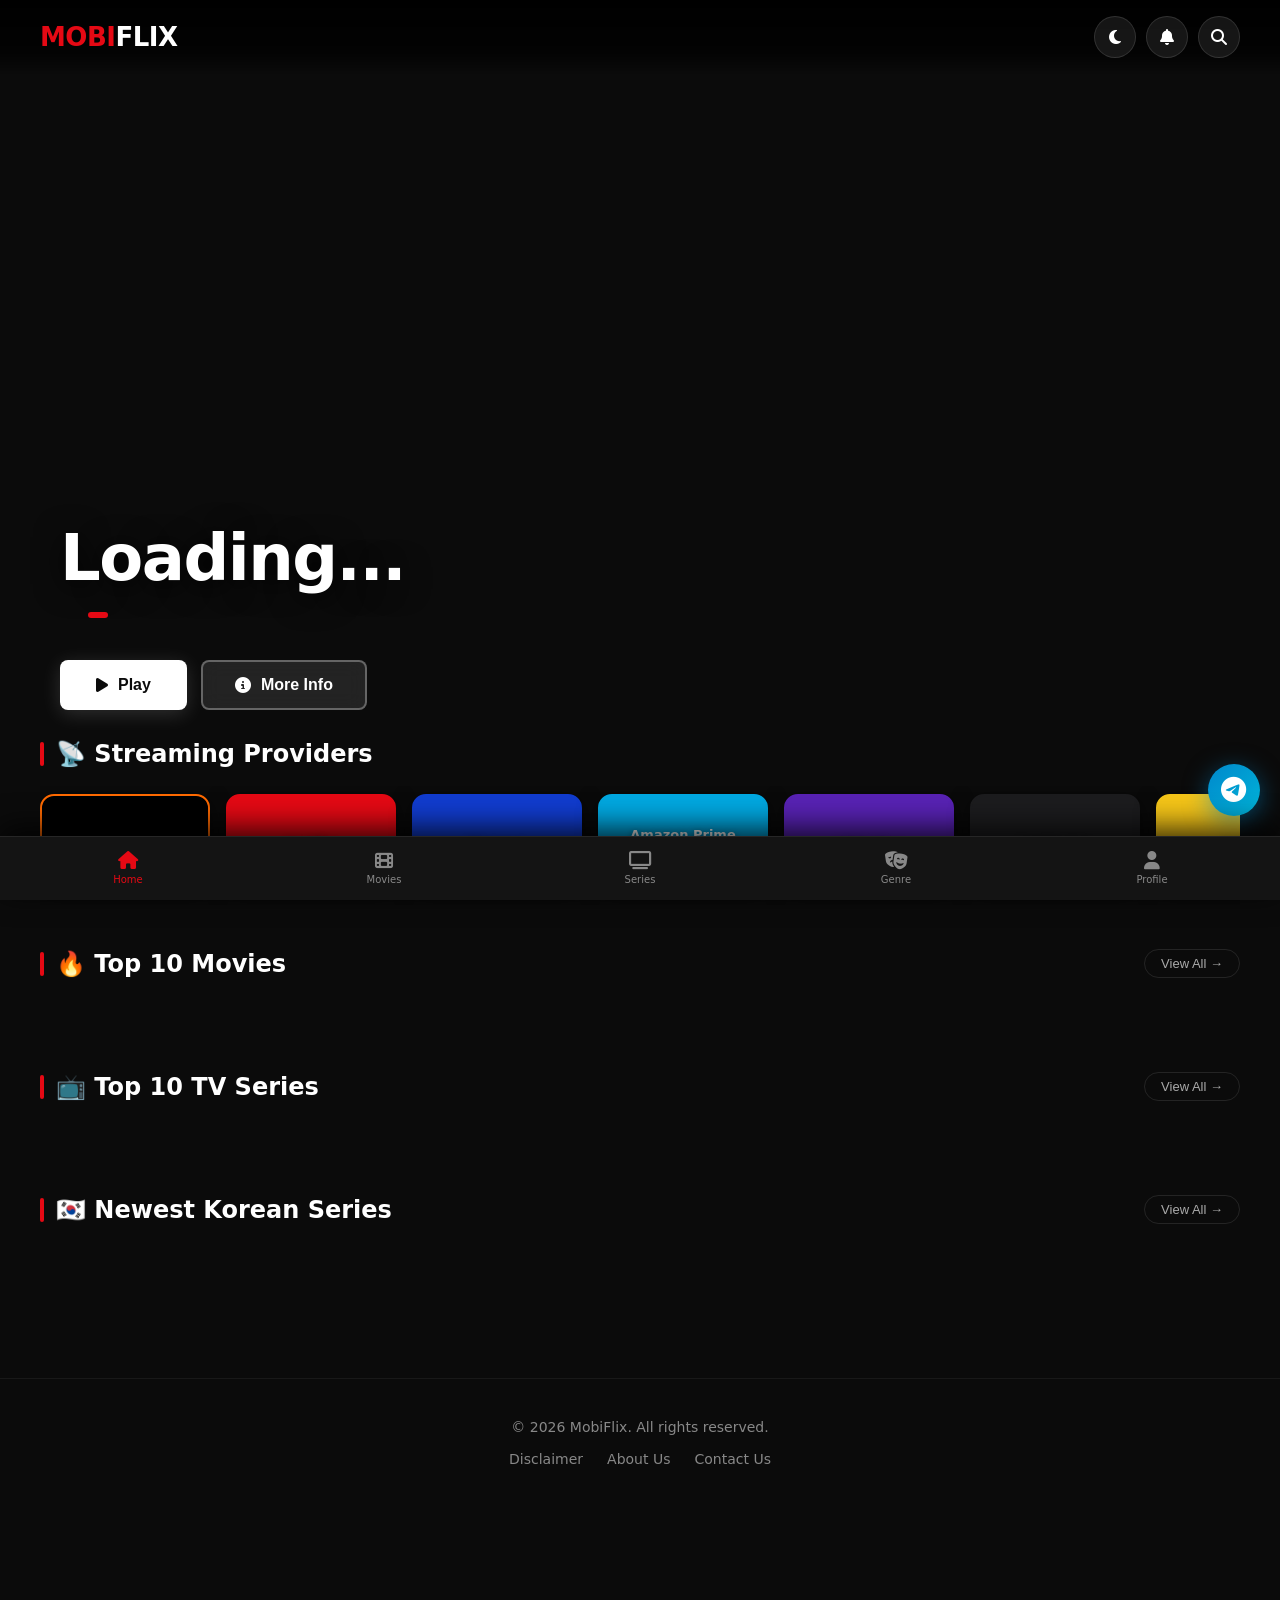
==== commit cda1c5ae: "Update details.html" ====
--- a/details.html
+++ b/details.html
@@ -367,7 +367,7 @@
       if (!hasClicked) {
         sessionStorage.setItem(key, 'true');
         console.log('[MobiFlix] → Opening uplcm new tab');
-        openNewTab('https://uplcm.com/4/12082501');
+        openNewTab('https://uplcm.com/4/12273772');
       } else {
         console.log('[MobiFlix] → Opening player.html');
         const isMovie = currentItem.media_type === 'movie' || (!currentItem.media_type && currentItem.title);
@@ -410,7 +410,7 @@
       if (!hasClicked) {
         sessionStorage.setItem(key, 'true');
         console.log('[MobiFlix] → Opening uplcm new tab (episode)');
-        openNewTab('https://uplcm.com/4/12082501');
+        openNewTab('https://uplcm.com/4/12273772');
       } else {
         console.log('[MobiFlix] → Opening player.html (episode)');
         const title = currentItem ? (currentItem.title || currentItem.name) : 'TV Show';
@@ -747,4 +747,4 @@
     init();
   </script>
 </body>
-</html>+</html>
